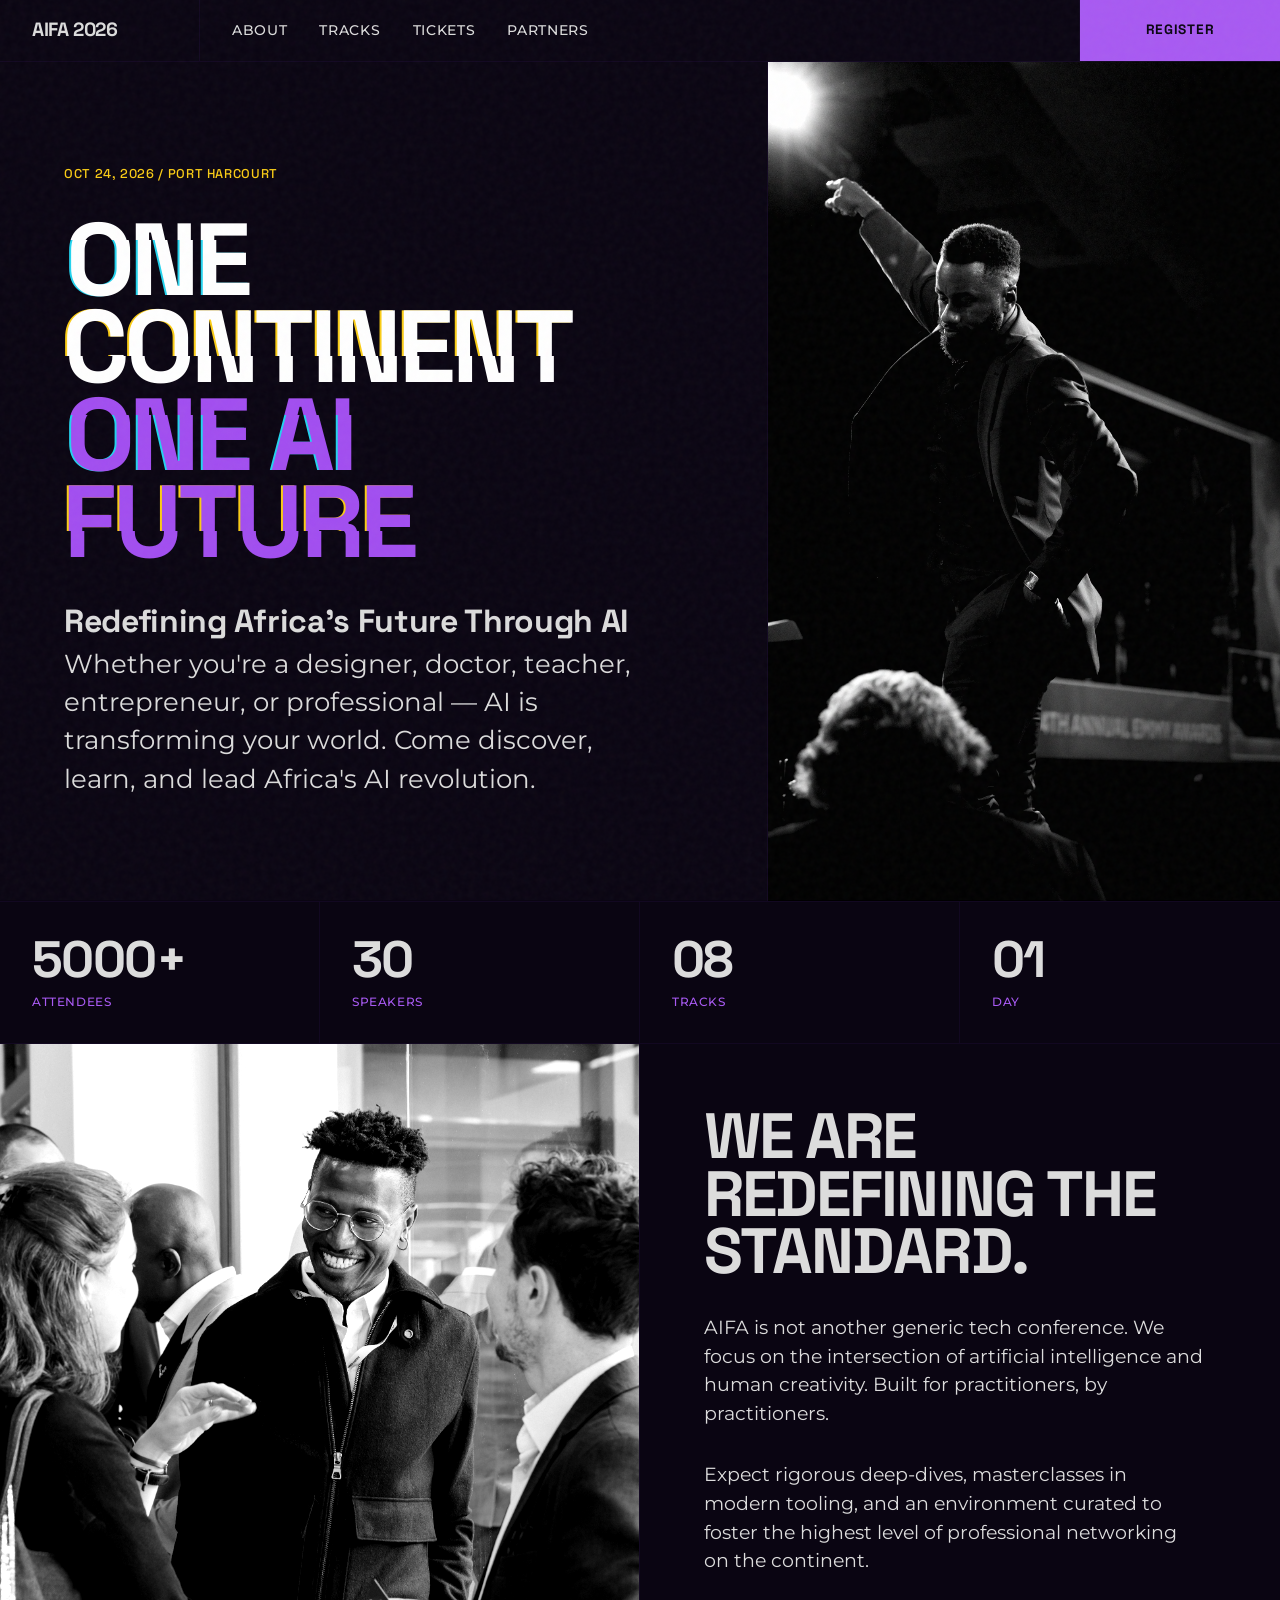
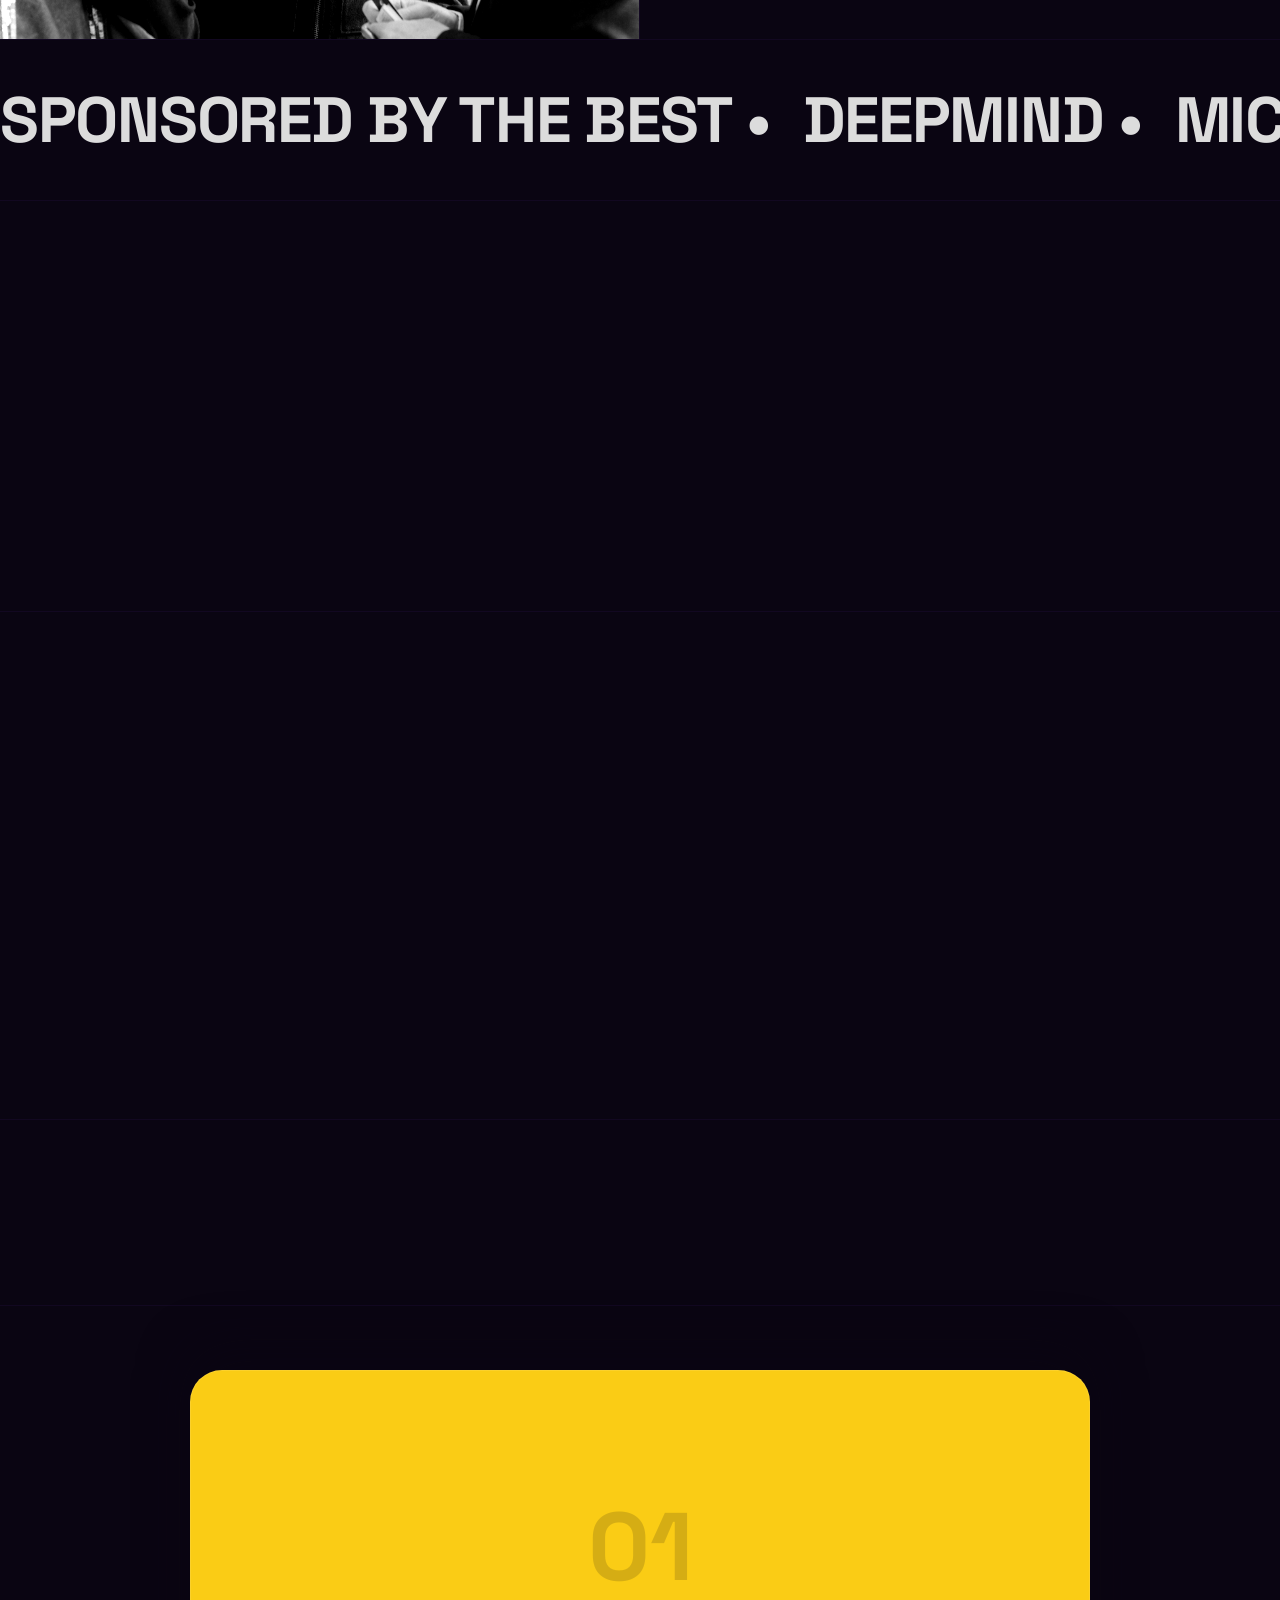
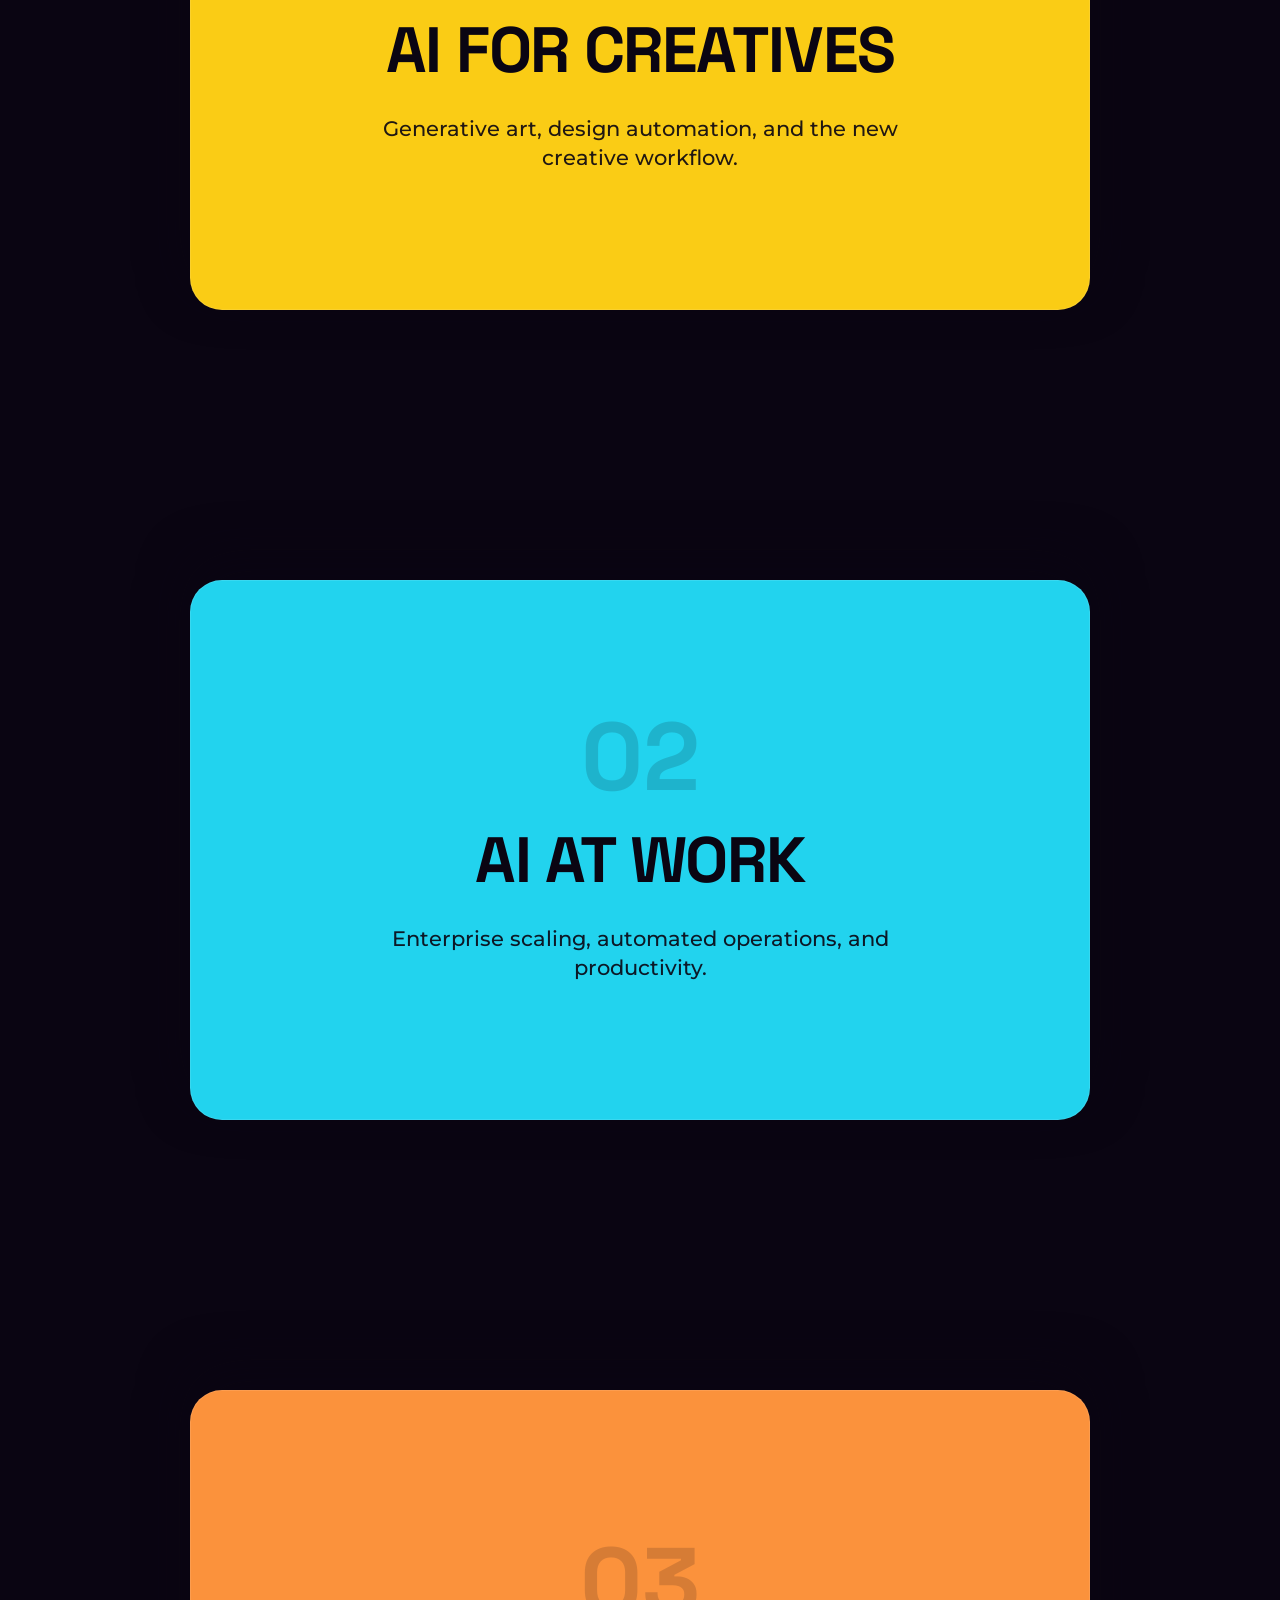
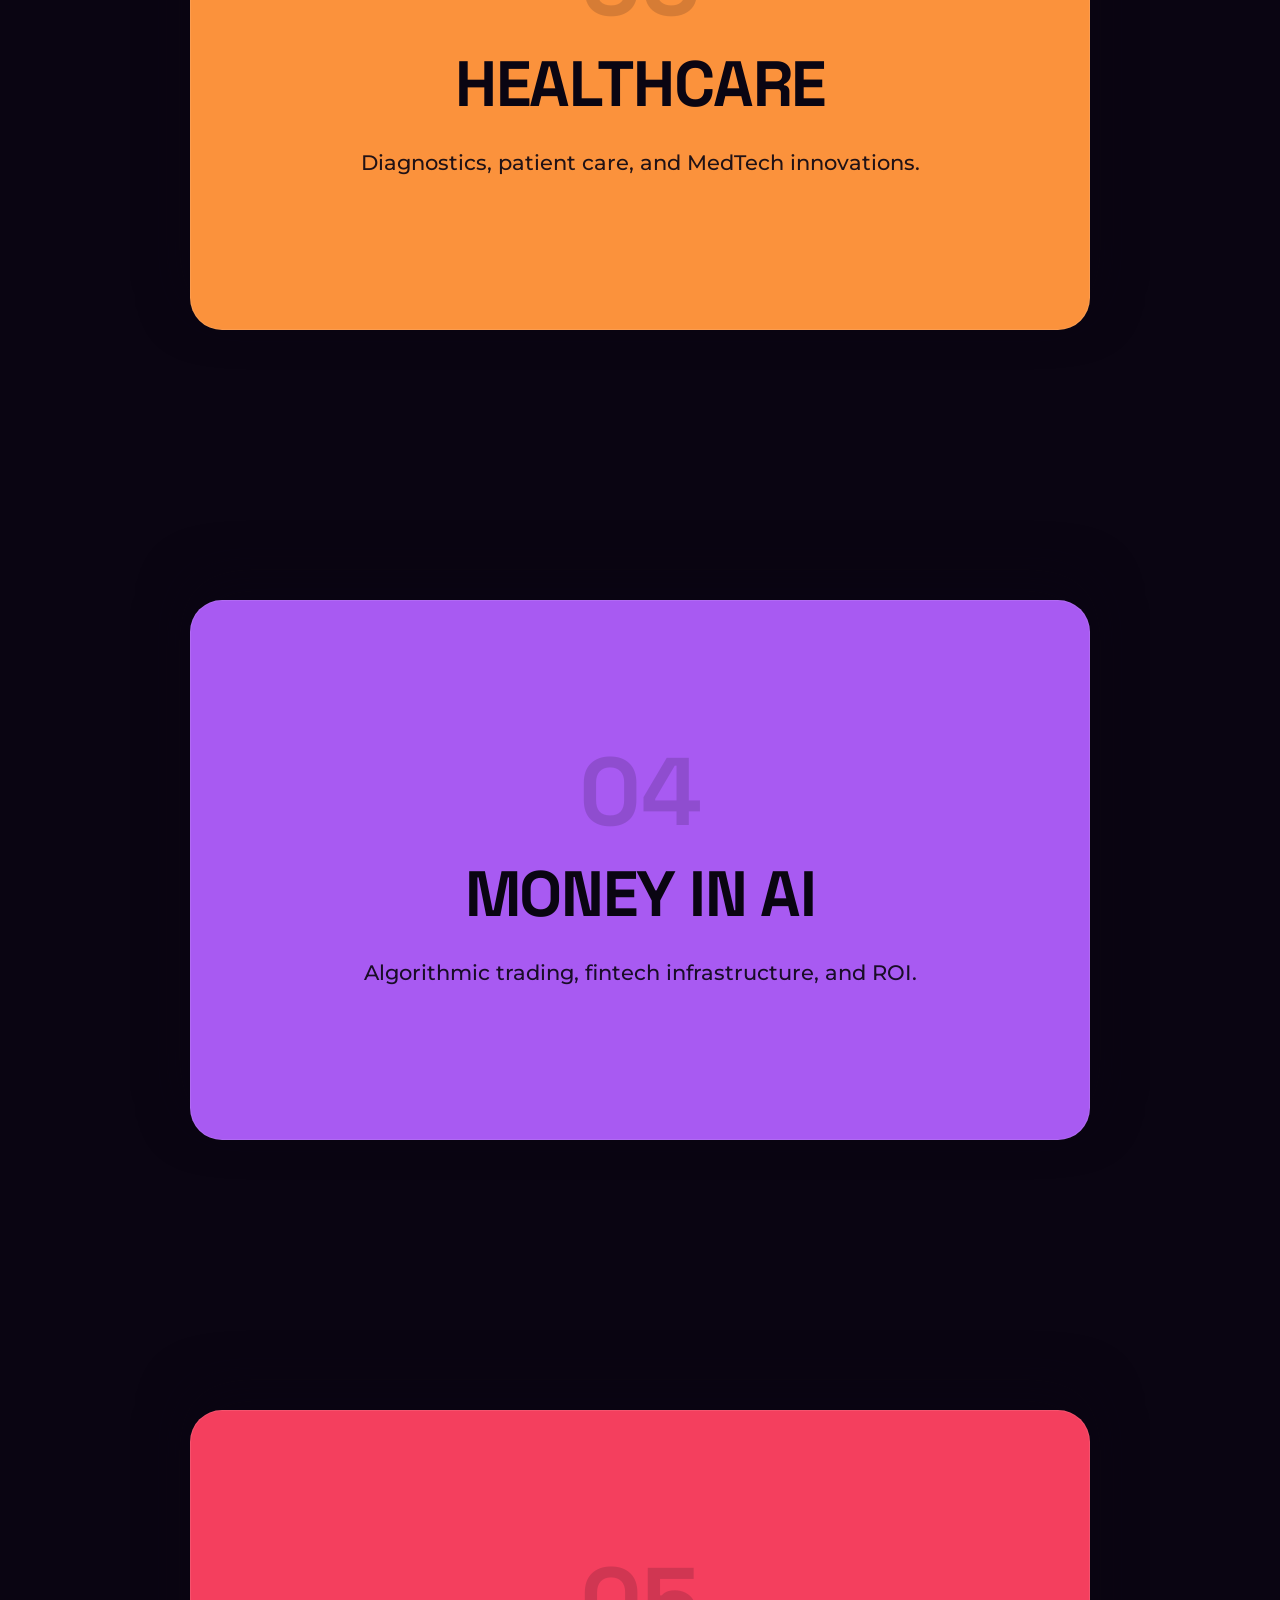
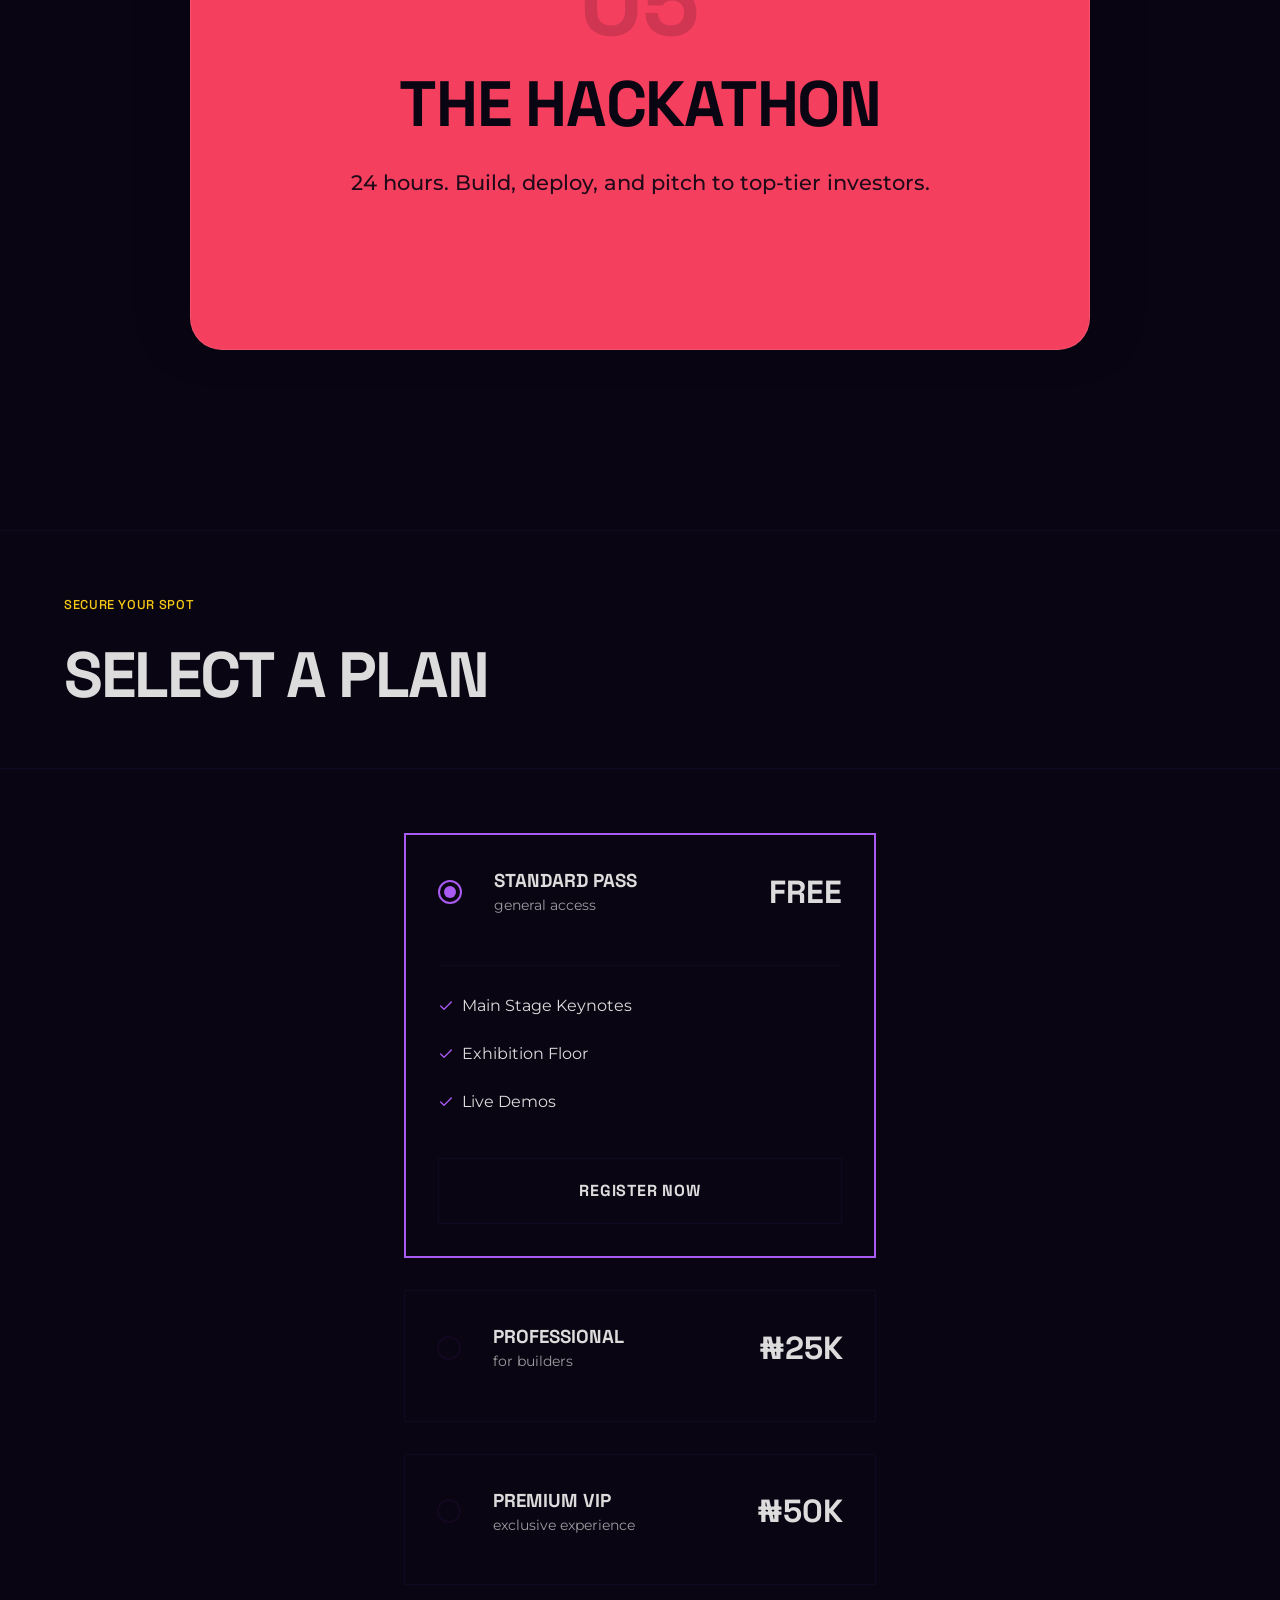
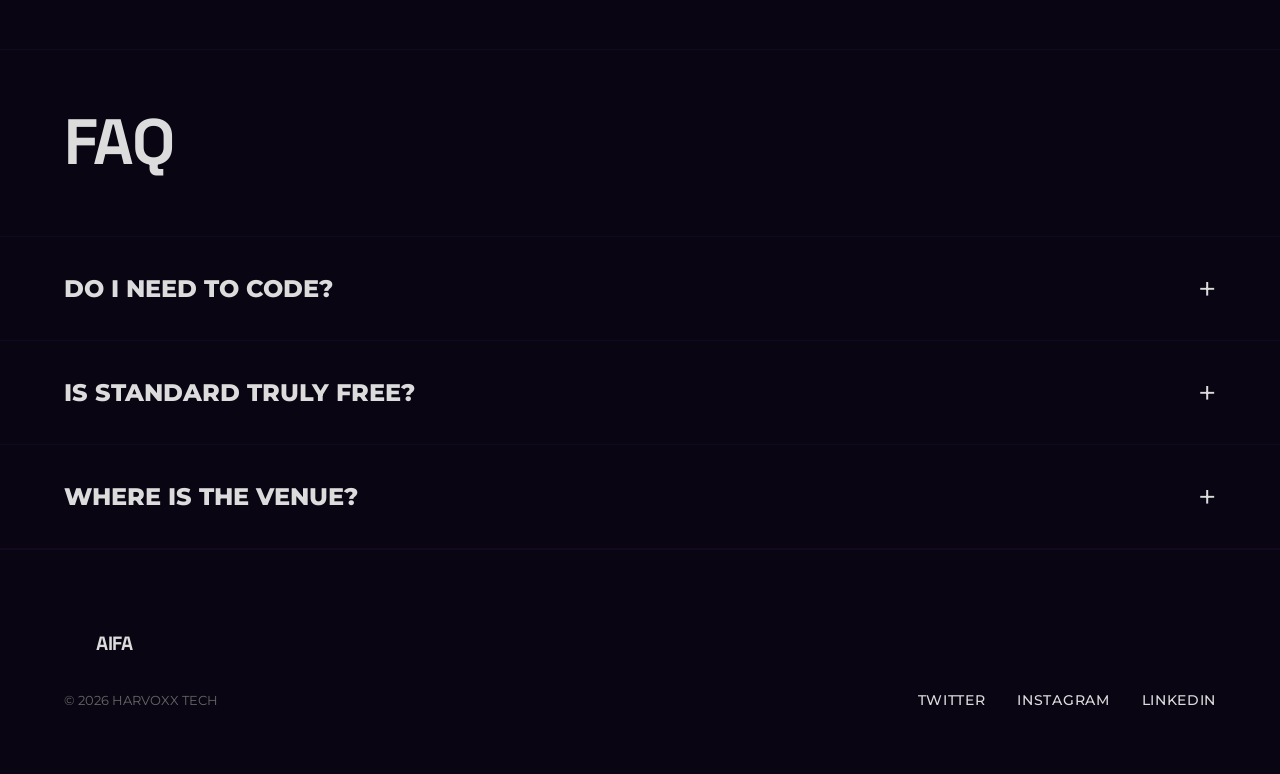
==== index.html @ 6dc9ea81 "Update site with new assets and mobile responsiveness" ====
<!DOCTYPE html>
<html lang="en">
<head>
    <meta charset="UTF-8">
    <meta name="viewport" content="width=device-width, initial-scale=1.0">
    <title>AIFA 2026 - Premium Design Conference</title>
    <meta name="description" content="The premier event shaping the future of AI.">
    <link rel="preconnect" href="https://fonts.googleapis.com">
    <link rel="preconnect" href="https://fonts.gstatic.com" crossorigin>
    <link href="https://fonts.googleapis.com/css2?family=Montserrat:wght@400;500;600;700&family=Space+Grotesk:wght@400;500;600;700;800&display=swap" rel="stylesheet">
    <link rel="stylesheet" href="styles.css">
</head>
<body>
    <div class="noise-overlay"></div>
    
    <nav class="nav-grid">
        <div class="nav-brand border-r">AIFA 2026</div>
        <div class="nav-links border-r">
            <a href="#about">About</a>
            <a href="#tracks">Tracks</a>
            <a href="#tickets">Tickets</a>
            <a href="#partners">Partners</a>
        </div>
        <div class="nav-cta">
            <a href="register.html" class="btn-primary">REGISTER</a>
        </div>
    </nav>

    <!-- HERO SECTION -->
    <header class="hero-grid border-b">
        <div class="hero-text border-r p-lg">
            <p class="eyebrow">OCT 24, 2026 / PORT HARCOURT</p>
            <h1 class="massive-title glitch-text fade-up" style="color: #ffffff;" data-text="One Continent">One Continent</h1>
            <h1 class="massive-title glitch-text fade-up delay-1" style="color: #a24ef0; margin-top: -15px;" data-text="One AI Future">One AI Future</h1>
            <h2 class="hero-subtext fade-up delay-2 mt-sm">Redefining Africa's Future Through AI</h2>
            <p class="hero-desc fade-up delay-3 mt-md">Whether you're a designer, doctor, teacher, entrepreneur, or professional — AI is transforming your world. Come discover, learn, and lead Africa's AI revolution.</p>
        </div>
        <div class="hero-image p-0 fade-up delay-2">
            <img src="assets/image2.jpg" alt="Speaker on stage" style="width: 100%; height: 100%; object-fit: cover;">
        </div>
    </header>

    <!-- STATS BAR -->
    <div class="stats-grid border-b">
        <div class="stat-item border-r">
            <span class="stat-num">5000+</span>
            <span class="stat-lbl">ATTENDEES</span>
        </div>
        <div class="stat-item border-r">
            <span class="stat-num">30</span>
            <span class="stat-lbl">SPEAKERS</span>
        </div>
        <div class="stat-item border-r">
            <span class="stat-num">08</span>
            <span class="stat-lbl">TRACKS</span>
        </div>
        <div class="stat-item">
            <span class="stat-num">01</span>
            <span class="stat-lbl">DAY</span>
        </div>
    </div>

    <!-- ABOUT SECTION -->
    <section id="about" class="about-grid border-b">
        <div class="about-image border-r p-0 fade-up" style="position: relative; min-height: 350px;">
            <img src="assets/image3.jpg" alt="Networking Audience" style="position: absolute; top: 0; left: 0; width: 100%; height: 100%; object-fit: cover; object-position: center;">
        </div>
        <div class="about-content p-lg fade-up delay-1">
            <h2 class="section-title">WE ARE REDEFINING THE STANDARD.</h2>
            <p>AIFA is not another generic tech conference. We focus on the intersection of artificial intelligence and human creativity. Built for practitioners, by practitioners.</p>
            <p>Expect rigorous deep-dives, masterclasses in modern tooling, and an environment curated to foster the highest level of professional networking on the continent.</p>
        </div>
    </section>

    <!-- PARTNERS MARQUEE -->
    <section id="partners" class="partners-section border-b">
        <div class="marquee-container py-md">
            <div class="marquee">
                <span class="marquee-text">SPONSORED BY THE BEST •</span>
                <span class="marquee-text">DEEPMIND •</span>
                <span class="marquee-text">MICROSOFT •</span>
                <span class="marquee-text">OPENAI •</span>
                <span class="marquee-text">NVIDIA •</span>
                <span class="marquee-text">HARVOXX TECH •</span>
                <span class="marquee-text">STRIPE •</span>
                <!-- Duplicate -->
                <span class="marquee-text">SPONSORED BY THE BEST •</span>
                <span class="marquee-text">DEEPMIND •</span>
                <span class="marquee-text">MICROSOFT •</span>
                <span class="marquee-text">OPENAI •</span>
                <span class="marquee-text">NVIDIA •</span>
                <span class="marquee-text">HARVOXX TECH •</span>
                <span class="marquee-text">STRIPE •</span>
            </div>
        </div>
    </section>

    <!-- WHO IS THIS FOR SECTION -->
    <section class="who-for-section border-b">
        <div class="p-lg border-b">
            <p class="eyebrow fade-up">WHO IS THIS FOR</p>
            <h2 class="section-title fade-up">AI IS FOR EVERYONE —<br>INCLUDING YOU.</h2>
            <p class="hero-desc fade-up delay-1 mt-md" style="max-width: 800px;">AIFA isn't a developer conference. It's a festival for anyone whose work, creativity, or life is touched by AI — which means everyone.</p>
        </div>
        
        <div class="who-for-grid">
            <div class="who-card border-r border-b fade-up">
                <svg class="who-icon" xmlns="http://www.w3.org/2000/svg" viewBox="0 0 24 24" fill="none" stroke="currentColor" stroke-width="1.5" stroke-linecap="round" stroke-linejoin="round"><path d="M12 19l7-7 3 3-7 7-3-3z"></path><path d="M18 13l-1.5-7.5L2 2l3.5 14.5L13 18l5-5z"></path><path d="M2 2l7.586 7.586"></path><circle cx="11" cy="11" r="2"></circle></svg>
                <h3>CREATIVES & DESIGNERS</h3>
                <p>Explore AI image generation, video tools, music, and how AI is reshaping creative work for illustrators, filmmakers, and marketers.</p>
            </div>
            <div class="who-card border-r border-b fade-up delay-1">
                <svg class="who-icon" xmlns="http://www.w3.org/2000/svg" viewBox="0 0 24 24" fill="none" stroke="currentColor" stroke-width="1.5" stroke-linecap="round" stroke-linejoin="round"><polyline points="22 12 18 12 15 21 9 3 6 12 2 12"></polyline></svg>
                <h3>HEALTHCARE PROFESSIONALS</h3>
                <p>From AI diagnostics to patient management, discover how clinicians across Africa are leveraging AI to save lives faster.</p>
            </div>
            <div class="who-card border-b fade-up delay-2">
                <svg class="who-icon" xmlns="http://www.w3.org/2000/svg" viewBox="0 0 24 24" fill="none" stroke="currentColor" stroke-width="1.5" stroke-linecap="round" stroke-linejoin="round"><rect x="2" y="7" width="20" height="14" rx="2" ry="2"></rect><path d="M16 21V5a2 2 0 0 0-2-2h-4a2 2 0 0 0-2 2v16"></path></svg>
                <h3>BUSINESS LEADERS</h3>
                <p>Automate operations, enhance customer experiences, and discover how forward-thinking businesses gain a competitive edge with AI.</p>
            </div>
            <div class="who-card border-r border-b fade-up">
                <svg class="who-icon" xmlns="http://www.w3.org/2000/svg" viewBox="0 0 24 24" fill="none" stroke="currentColor" stroke-width="1.5" stroke-linecap="round" stroke-linejoin="round"><path d="M2 3h6a4 4 0 0 1 4 4v14a3 3 0 0 0-3-3H2z"></path><path d="M22 3h-6a4 4 0 0 0-4 4v14a3 3 0 0 1 3-3h7z"></path></svg>
                <h3>EDUCATORS & STUDENTS</h3>
                <p>Learn how AI tutors, personalized learning, and research tools are democratizing education across Africa — and how to lead the wave.</p>
            </div>
            <div class="who-card border-r border-b fade-up delay-1">
                <svg class="who-icon" xmlns="http://www.w3.org/2000/svg" viewBox="0 0 24 24" fill="none" stroke="currentColor" stroke-width="1.5" stroke-linecap="round" stroke-linejoin="round"><path d="M4 15s1-1 4-1 5 2 8 2 4-1 4-1V3s-1 1-4 1-5-2-8-2-4 1-4 1z"></path><line x1="4" y1="22" x2="4" y2="15"></line></svg>
                <h3>FOUNDERS & BUILDERS</h3>
                <p>Meet investors, validate ideas, and discover how AI startups are scaling across Africa — from prototype to product-market fit.</p>
            </div>
            <div class="who-card border-b fade-up delay-2">
                <svg class="who-icon" xmlns="http://www.w3.org/2000/svg" viewBox="0 0 24 24" fill="none" stroke="currentColor" stroke-width="1.5" stroke-linecap="round" stroke-linejoin="round"><polygon points="13 2 3 14 12 14 11 22 21 10 12 10 13 2"></polygon></svg>
                <h3>AI ENTHUSIASTS</h3>
                <p>Stay ahead of the curve with hands-on demos, expert talks, and a community of people as curious about AI as you are.</p>
            </div>
            <div class="who-card border-r fade-up">
                <svg class="who-icon" xmlns="http://www.w3.org/2000/svg" viewBox="0 0 24 24" fill="none" stroke="currentColor" stroke-width="1.5" stroke-linecap="round" stroke-linejoin="round"><rect x="3" y="3" width="7" height="7"></rect><rect x="14" y="3" width="7" height="7"></rect><rect x="14" y="14" width="7" height="7"></rect><rect x="3" y="14" width="7" height="7"></rect></svg>
                <h3>HUB MANAGERS</h3>
                <p>Connect your community to Africa's AI ecosystem — learn what to teach, what to build, and how to grow your hub with AI.</p>
            </div>
            <div class="who-card border-r fade-up delay-1"></div>
            <div class="who-card fade-up delay-2"></div>
        </div>
    </section>

    <!-- TRACKS SECTION -->
    <section id="tracks" class="tracks-section border-b">
        <div class="p-lg border-b">
            <h2 class="section-title fade-up">CURATED TRACKS</h2>
        </div>
        
        <div class="stacked-cards-container">
            <!-- Card 1 -->
            <div class="stacked-card" style="background-color: #facc15; color: #0a0512; top: 15vh;">
                <div class="card-num">01</div>
                <h3 class="card-title">AI FOR CREATIVES</h3>
                <p class="card-desc">Generative art, design automation, and the new creative workflow.</p>
            </div>
            
            <!-- Card 2 -->
            <div class="stacked-card" style="background-color: #22d3ee; color: #0a0512; top: 15vh;">
                <div class="card-num">02</div>
                <h3 class="card-title">AI AT WORK</h3>
                <p class="card-desc">Enterprise scaling, automated operations, and productivity.</p>
            </div>
            
            <!-- Card 3 -->
            <div class="stacked-card" style="background-color: #fb923c; color: #0a0512; top: 15vh;">
                <div class="card-num">03</div>
                <h3 class="card-title">HEALTHCARE</h3>
                <p class="card-desc">Diagnostics, patient care, and MedTech innovations.</p>
            </div>
            
            <!-- Card 4 -->
            <div class="stacked-card" style="background-color: #a85af2; color: #0a0512; top: 15vh;">
                <div class="card-num">04</div>
                <h3 class="card-title">MONEY IN AI</h3>
                <p class="card-desc">Algorithmic trading, fintech infrastructure, and ROI.</p>
            </div>
            
            <!-- Card 5 -->
            <div class="stacked-card" style="background-color: #f43f5e; color: #0a0512; top: 15vh;">
                <div class="card-num">05</div>
                <h3 class="card-title">THE HACKATHON</h3>
                <p class="card-desc">24 hours. Build, deploy, and pitch to top-tier investors.</p>
            </div>
        </div>
    </section>

    <!-- TICKETS SECTION -->
    <section id="tickets" class="tracks-section border-b">
        <div class="p-lg border-b">
            <p class="eyebrow fade-up">SECURE YOUR SPOT</p>
            <h2 class="section-title fade-up">SELECT A PLAN</h2>
        </div>
        
        <div class="pricing-container p-lg">
            <!-- Standard Plan -->
            <div class="pricing-card active fade-up">
                <div class="pricing-header">
                    <div style="display: flex; align-items: center;">
                        <div class="radio-circle"><div class="radio-dot"></div></div>
                        <div>
                            <h3 style="margin: 0;">STANDARD PASS</h3>
                            <p style="margin: 0; color: var(--text-color); opacity: 0.7; text-transform: lowercase; font-size: 0.9rem;">general access</p>
                        </div>
                    </div>
                    <div class="price">FREE</div>
                </div>
                <div class="pricing-details">
                    <div style="height: 1px; width: 100%; background-color: var(--border-color); margin: 16px 0;"></div>
                    <ul class="ticket-features">
                        <li><svg width="16" height="16" viewBox="0 0 24 24" fill="none" stroke="currentColor" stroke-width="2" stroke-linecap="round" stroke-linejoin="round" style="color: var(--accent-color); margin-right: 8px;"><polyline points="20 6 9 17 4 12"></polyline></svg> Main Stage Keynotes</li>
                        <li><svg width="16" height="16" viewBox="0 0 24 24" fill="none" stroke="currentColor" stroke-width="2" stroke-linecap="round" stroke-linejoin="round" style="color: var(--accent-color); margin-right: 8px;"><polyline points="20 6 9 17 4 12"></polyline></svg> Exhibition Floor</li>
                        <li><svg width="16" height="16" viewBox="0 0 24 24" fill="none" stroke="currentColor" stroke-width="2" stroke-linecap="round" stroke-linejoin="round" style="color: var(--accent-color); margin-right: 8px;"><polyline points="20 6 9 17 4 12"></polyline></svg> Live Demos</li>
                    </ul>
                    <a href="register.html" class="btn-outline mt-sm" style="display: block; text-align: center;">REGISTER NOW</a>
                </div>
            </div>

            <!-- Professional Plan -->
            <div class="pricing-card fade-up delay-1">
                <div class="pricing-header">
                    <div style="display: flex; align-items: center;">
                        <div class="radio-circle"><div class="radio-dot"></div></div>
                        <div>
                            <h3 style="margin: 0;">PROFESSIONAL</h3>
                            <p style="margin: 0; color: var(--text-color); opacity: 0.7; text-transform: lowercase; font-size: 0.9rem;">for builders</p>
                        </div>
                    </div>
                    <div class="price">₦25K</div>
                </div>
                <div class="pricing-details">
                    <div style="height: 1px; width: 100%; background-color: var(--border-color); margin: 16px 0;"></div>
                    <ul class="ticket-features">
                        <li><svg width="16" height="16" viewBox="0 0 24 24" fill="none" stroke="currentColor" stroke-width="2" stroke-linecap="round" stroke-linejoin="round" style="color: var(--accent-color); margin-right: 8px;"><polyline points="20 6 9 17 4 12"></polyline></svg> All Standard Features</li>
                        <li><svg width="16" height="16" viewBox="0 0 24 24" fill="none" stroke="currentColor" stroke-width="2" stroke-linecap="round" stroke-linejoin="round" style="color: var(--accent-color); margin-right: 8px;"><polyline points="20 6 9 17 4 12"></polyline></svg> Technical Workshops</li>
                        <li><svg width="16" height="16" viewBox="0 0 24 24" fill="none" stroke="currentColor" stroke-width="2" stroke-linecap="round" stroke-linejoin="round" style="color: var(--accent-color); margin-right: 8px;"><polyline points="20 6 9 17 4 12"></polyline></svg> Dedicated Co-working Space</li>
                    </ul>
                    <a href="register.html" class="btn-outline mt-sm" style="display: block; text-align: center;">GET PRO ACCESS</a>
                </div>
            </div>

            <!-- VIP Plan -->
            <div class="pricing-card fade-up delay-2">
                <div class="pricing-header">
                    <div style="display: flex; align-items: center;">
                        <div class="radio-circle"><div class="radio-dot"></div></div>
                        <div>
                            <h3 style="margin: 0;">PREMIUM VIP</h3>
                            <p style="margin: 0; color: var(--text-color); opacity: 0.7; text-transform: lowercase; font-size: 0.9rem;">exclusive experience</p>
                        </div>
                    </div>
                    <div class="price">₦50K</div>
                </div>
                <div class="pricing-details">
                    <div style="height: 1px; width: 100%; background-color: var(--border-color); margin: 16px 0;"></div>
                    <ul class="ticket-features">
                        <li><svg width="16" height="16" viewBox="0 0 24 24" fill="none" stroke="currentColor" stroke-width="2" stroke-linecap="round" stroke-linejoin="round" style="color: var(--accent-color); margin-right: 8px;"><polyline points="20 6 9 17 4 12"></polyline></svg> All Pro Features</li>
                        <li><svg width="16" height="16" viewBox="0 0 24 24" fill="none" stroke="currentColor" stroke-width="2" stroke-linecap="round" stroke-linejoin="round" style="color: var(--accent-color); margin-right: 8px;"><polyline points="20 6 9 17 4 12"></polyline></svg> VIP Networking Lounge</li>
                        <li><svg width="16" height="16" viewBox="0 0 24 24" fill="none" stroke="currentColor" stroke-width="2" stroke-linecap="round" stroke-linejoin="round" style="color: var(--accent-color); margin-right: 8px;"><polyline points="20 6 9 17 4 12"></polyline></svg> Speaker Meet & Greet</li>
                        <li><svg width="16" height="16" viewBox="0 0 24 24" fill="none" stroke="currentColor" stroke-width="2" stroke-linecap="round" stroke-linejoin="round" style="color: var(--accent-color); margin-right: 8px;"><polyline points="20 6 9 17 4 12"></polyline></svg> Exclusive Afterparty</li>
                    </ul>
                    <a href="register.html" class="btn-solid mt-sm" style="display: block; text-align: center;">GET VIP ACCESS</a>
                </div>
            </div>
        </div>
    </section>

    <!-- FAQ SECTION -->
    <section id="faq" class="faq-section border-b">
        <div class="p-lg border-b">
            <h2 class="section-title fade-up">FAQ</h2>
        </div>
        
        <div class="faq-list">
            <div class="faq-item border-b fade-up">
                <button class="faq-btn">DO I NEED TO CODE? <span class="faq-icon">+</span></button>
                <div class="faq-content">
                    <p>No. AIFA is built for designers, strategists, executives, and builders. Technical deep-dives are labeled, but the core event is accessible to all.</p>
                </div>
            </div>
            <div class="faq-item border-b fade-up">
                <button class="faq-btn">IS STANDARD TRULY FREE? <span class="faq-icon">+</span></button>
                <div class="faq-content">
                    <p>Yes. We believe in democratizing access to knowledge. However, capacity is strictly limited, so register early.</p>
                </div>
            </div>
            <div class="faq-item border-b fade-up">
                <button class="faq-btn">WHERE IS THE VENUE? <span class="faq-icon">+</span></button>
                <div class="faq-content">
                    <p>The event is held in a premium facility in Port Harcourt, Nigeria. Exact coordinates will be sent to confirmed attendees.</p>
                </div>
            </div>
        </div>
    </section>

    <!-- FOOTER -->
    <footer class="footer-grid p-lg">
        <div>
            <div class="nav-brand">AIFA</div>
            <p class="mt-sm" style="color: #666; font-size: 0.8rem;">© 2026 HARVOXX TECH</p>
        </div>
        <div class="footer-links">
            <a href="#">TWITTER</a>
            <a href="#">INSTAGRAM</a>
            <a href="#">LINKEDIN</a>
        </div>
    </footer>

    <script src="script.js"></script>
</body>
</html>
---- styles.css ----
/* --- BRUTALIST DESIGN SYSTEM --- */
:root {
    --bg-color: #0a0512;
    --text-color: #dcdcdc;
    --border-color: #120821;
    --accent-color: #a85af2;
    --accent-bg: #a85af2;
    --accent-text: #0a0512;

    --font-primary: 'Montserrat', sans-serif;
    --font-heading: 'Space Grotesk', sans-serif;
    
    --space-sm: 1rem;
    --space-md: 2rem;
    --space-lg: 4rem;
}

* {
    margin: 0;
    padding: 0;
    box-sizing: border-box;
}

html {
    scroll-behavior: smooth;
    font-size: 16px;
}

body {
    background-color: var(--bg-color);
    color: var(--text-color);
    font-family: var(--font-primary);
    line-height: 1.5;
    -webkit-font-smoothing: antialiased;
    -ms-overflow-style: none; /* IE and Edge */
    scrollbar-width: none; /* Firefox */
}

body::-webkit-scrollbar {
    display: none; /* Chrome, Safari and Opera */
}

h1, h2, h3, h4, .nav-brand, .massive-title, .section-title, .hero-subtext, .eyebrow, .stat-num, .card-num, .card-title, .price, .marquee-text, .faq-btn, .btn-primary, .btn-outline, .btn-solid, .ticket-header h3 {
    font-family: var(--font-heading);
}

/* NOISE TEXTURE */
.noise-overlay {
    position: fixed;
    top: 0;
    left: 0;
    width: 100vw;
    height: 100vh;
    pointer-events: none;
    z-index: 9999;
    opacity: 0.04;
    background-image: url('data:image/svg+xml,%3Csvg viewBox="0 0 200 200" xmlns="http://www.w3.org/2000/svg"%3E%3Cfilter id="noiseFilter"%3E%3CfeTurbulence type="fractalNoise" baseFrequency="0.65" numOctaves="3" stitchTiles="stitch"/%3E%3C/filter%3E%3Crect width="100%25" height="100%25" filter="url(%23noiseFilter)"/%3E%3C/svg%3E');
}

/* UTILITIES */
.border-b { border-bottom: 1px solid var(--border-color); }
.border-r { border-right: 1px solid var(--border-color); }
.border-b-dark { border-bottom: 1px solid #120821; }

.p-0 { padding: 0; }
.p-sm { padding: var(--space-sm); }
.p-md { padding: var(--space-md); }
.p-lg { padding: var(--space-lg); }

.pt-sm { padding-top: var(--space-sm); }
.pb-sm { padding-bottom: var(--space-sm); }
.py-md { padding: var(--space-md) 0; }
.mt-sm { margin-top: var(--space-sm); }
.mt-lg { margin-top: var(--space-lg); }

a {
    text-decoration: none;
    color: inherit;
}

ul {
    list-style: none;
}

/* TYPOGRAPHY */
.eyebrow {
    font-size: 0.8rem;
    font-weight: 500;
    letter-spacing: 0.05em;
    text-transform: uppercase;
    color: #facc15; /* Premium Cyber Yellow */
    margin-bottom: var(--space-md);
}

.massive-title {
    font-size: clamp(3rem, 8vw, 8rem);
    font-weight: 900;
    line-height: 0.85;
    letter-spacing: -0.04em;
    text-transform: uppercase;
    margin-bottom: var(--space-sm);
}

.glitch-text {
    position: relative;
    display: inline-block;
}

.glitch-text::before,
.glitch-text::after {
    content: attr(data-text);
    position: absolute;
    top: 0;
    left: 0;
    width: 100%;
    height: 100%;
    background: var(--bg-color);
}

.glitch-text::before {
    left: 2px;
    text-shadow: -2px 0 #22d3ee; /* Electric Cyan */
    clip: rect(24px, 550px, 90px, 0);
    animation: glitch-anim-2 3s infinite linear alternate-reverse;
}

.glitch-text::after {
    left: -2px;
    text-shadow: -2px 0 #facc15; /* Cyber Yellow */
    clip: rect(85px, 550px, 140px, 0);
    animation: glitch-anim 2.5s infinite linear alternate-reverse;
}

@keyframes glitch-anim {
  0% { clip: rect(33px, 9999px, 81px, 0); }
  20% { clip: rect(93px, 9999px, 96px, 0); }
  40% { clip: rect(10px, 9999px, 18px, 0); }
  60% { clip: rect(61px, 9999px, 88px, 0); }
  80% { clip: rect(2px, 9999px, 55px, 0); }
  100% { clip: rect(31px, 9999px, 66px, 0); }
}

@keyframes glitch-anim-2 {
  0% { clip: rect(12px, 9999px, 59px, 0); }
  20% { clip: rect(78px, 9999px, 22px, 0); }
  40% { clip: rect(44px, 9999px, 89px, 0); }
  60% { clip: rect(10px, 9999px, 63px, 0); }
  80% { clip: rect(65px, 9999px, 2px, 0); }
  100% { clip: rect(81px, 9999px, 19px, 0); }
}

.hero-subtext {
    font-size: clamp(1.2rem, 3vw, 2rem);
    font-weight: 800;
    letter-spacing: -0.01em;
    color: var(--text-color);
}

.section-title {
    font-size: clamp(2rem, 5vw, 4rem);
    font-weight: 800;
    line-height: 0.9;
    letter-spacing: -0.03em;
    text-transform: uppercase;
    max-width: 800px;
}

.hero-desc {
    font-size: clamp(1.2rem, 2vw, 1.8rem);
    font-weight: 400;
    max-width: 600px;
    color: var(--text-color);
}

/* NAVIGATION */
.nav-grid {
    display: grid;
    grid-template-columns: 200px 1fr 200px;
    border-bottom: 1px solid var(--border-color);
    position: sticky;
    top: 0;
    background-color: var(--bg-color);
    z-index: 100;
}

.nav-brand {
    padding: var(--space-sm) var(--space-md);
    font-weight: 900;
    font-size: 1.2rem;
    letter-spacing: -0.02em;
    display: flex;
    align-items: center;
}

.nav-links {
    display: flex;
    align-items: center;
    gap: var(--space-md);
    padding: var(--space-sm) var(--space-md);
}

.nav-links a {
    font-size: 0.85rem;
    font-weight: 500;
    letter-spacing: 0.05em;
    text-transform: uppercase;
}

.nav-links a:hover {
    color: var(--accent-color);
}

.nav-cta {
    display: flex;
}

.btn-primary {
    display: flex;
    align-items: center;
    justify-content: center;
    width: 100%;
    background-color: var(--accent-bg);
    color: var(--accent-text);
    font-weight: 800;
    font-size: 0.85rem;
    letter-spacing: 0.05em;
    transition: background-color 0.2s;
}

.btn-primary:hover {
    background-color: #dcdcdc;
}

/* HERO */
.hero-grid {
    display: grid;
    grid-template-columns: 1.5fr 1fr;
    min-height: calc(100vh - 60px);
}

.hero-text {
    display: flex;
    flex-direction: column;
    justify-content: center;
}

.hero-image img {
    width: 100%;
    height: 100%;
    object-fit: cover;
    filter: grayscale(100%) contrast(1.2);
}

/* STATS */
.stats-grid {
    display: grid;
    grid-template-columns: repeat(4, 1fr);
}

.stat-item {
    padding: var(--space-md);
    display: flex;
    flex-direction: column;
}

.stat-num {
    font-size: clamp(2rem, 4vw, 3.5rem);
    font-weight: 900;
    line-height: 1;
    letter-spacing: -0.03em;
}

.stat-lbl {
    font-size: 0.75rem;
    font-weight: 500;
    letter-spacing: 0.05em;
    color: #a85af2;
    margin-top: 8px;
}

/* ABOUT */
.about-grid {
    display: grid;
    grid-template-columns: 1fr 1fr;
}

.about-image img {
    width: 100%;
    height: 100%;
    object-fit: cover;
    filter: grayscale(100%) contrast(1.2);
}

.about-content {
    display: flex;
    flex-direction: column;
    justify-content: center;
    gap: var(--space-md);
}

.about-content p {
    font-size: 1.2rem;
    color: var(--text-color);
    max-width: 500px;
}

/* WHO IS THIS FOR */
.who-for-grid {
    display: grid;
    grid-template-columns: repeat(3, 1fr);
}

.who-card {
    padding: var(--space-md) var(--space-lg);
    display: flex;
    flex-direction: column;
    justify-content: center;
    cursor: pointer;
}

.who-icon {
    width: 40px;
    height: 40px;
    color: var(--accent-color);
    margin-bottom: var(--space-md);
    transition: transform 0.3s ease;
}

.who-card:hover .who-icon {
    transform: translateY(-5px);
}

.who-card h3 {
    font-size: 1.35rem;
    font-weight: 800;
    margin-bottom: 0;
    letter-spacing: -0.01em;
}

.who-card p {
    color: var(--text-color);
    font-size: 1.1rem;
    max-height: 0;
    opacity: 0;
    overflow: hidden;
    margin-top: 0;
    transition: max-height 0.4s cubic-bezier(0.16, 1, 0.3, 1), opacity 0.4s cubic-bezier(0.16, 1, 0.3, 1), margin-top 0.4s cubic-bezier(0.16, 1, 0.3, 1);
}

.who-card:hover p {
    max-height: 200px;
    opacity: 1;
    margin-top: var(--space-sm);
}

/* Premium Multi-Color Icons */
.who-card:nth-child(1) .who-icon { color: #facc15; } /* Cyber Yellow */
.who-card:nth-child(2) .who-icon { color: #22d3ee; } /* Electric Cyan */
.who-card:nth-child(3) .who-icon { color: #fb923c; } /* Neon Orange */
.who-card:nth-child(4) .who-icon { color: #a85af2; } /* Vibrant Purple */
.who-card:nth-child(5) .who-icon { color: #f43f5e; } /* Rose Pink */
.who-card:nth-child(6) .who-icon { color: #34d399; } /* Emerald Green */
.who-card:nth-child(7) .who-icon { color: #facc15; } /* Cyber Yellow */

/* STACKED SCROLLING CARDS (TRACKS) */
.stacked-cards-container {
    position: relative;
    padding: var(--space-lg) var(--space-md);
    padding-bottom: 20vh;
}

.stacked-card {
    position: sticky;
    display: flex;
    flex-direction: column;
    justify-content: center;
    align-items: center;
    text-align: center;
    min-height: 60vh;
    padding: var(--space-lg);
    border-radius: 2rem;
    margin: 0 auto 30vh auto;
    max-width: 900px;
    box-shadow: 0 -20px 50px rgba(10, 5, 18, 0.6);
    border: 1px solid rgba(255, 255, 255, 0.1);
}

.stacked-card:last-child {
    margin-bottom: 0;
}

.card-num {
    font-family: var(--font-heading);
    font-size: 6rem;
    font-weight: 900;
    opacity: 0.15;
    line-height: 0.8;
    margin-bottom: var(--space-sm);
}

.card-title {
    font-family: var(--font-heading);
    font-size: clamp(2rem, 5vw, 4rem);
    font-weight: 800;
    text-transform: uppercase;
    margin-bottom: var(--space-sm);
    letter-spacing: -0.02em;
}

.card-desc {
    font-family: var(--font-primary);
    font-size: 1.3rem;
    max-width: 600px;
    font-weight: 500;
    line-height: 1.4;
    opacity: 0.9;
}

/* PRICING TICKETS ACCORDION */
.pricing-container {
    max-width: 600px;
    margin: 0 auto;
    display: flex;
    flex-direction: column;
    gap: var(--space-md);
}

.pricing-card {
    border: 1px solid var(--border-color);
    background-color: transparent;
    cursor: pointer;
    transition: all 0.3s ease;
    overflow: hidden;
}

.pricing-card.active {
    border-color: var(--accent-color);
    border-width: 2px;
}

.pricing-header {
    padding: var(--space-md);
    display: flex;
    align-items: center;
    justify-content: space-between;
    transition: background-color 0.3s;
}

.pricing-card:hover .pricing-header {
    background-color: rgba(255, 255, 255, 0.02);
}

.radio-circle {
    width: 24px;
    height: 24px;
    border-radius: 50%;
    border: 2px solid var(--border-color);
    display: flex;
    align-items: center;
    justify-content: center;
    margin-right: var(--space-md);
    transition: all 0.3s ease;
}

.pricing-card.active .radio-circle {
    border-color: var(--accent-color);
}

.radio-dot {
    width: 12px;
    height: 12px;
    border-radius: 50%;
    background-color: var(--accent-color);
    transform: scale(0);
    transition: transform 0.4s cubic-bezier(0.175, 0.885, 0.32, 1.275);
}

.pricing-card.active .radio-dot {
    transform: scale(1);
}

.pricing-details {
    max-height: 0;
    opacity: 0;
    padding: 0 var(--space-md);
    transition: max-height 0.5s cubic-bezier(0.16, 1, 0.3, 1), opacity 0.5s cubic-bezier(0.16, 1, 0.3, 1), padding 0.5s cubic-bezier(0.16, 1, 0.3, 1);
}

.pricing-card.active .pricing-details {
    max-height: 500px;
    opacity: 1;
    padding-bottom: var(--space-md);
}

.price {
    font-size: 2rem;
    font-weight: 800;
    color: var(--text-color);
}

.ticket-features {
    list-style: none;
    padding: 0;
    margin-bottom: var(--space-md);
}

.ticket-features li {
    padding: 12px 0;
    display: flex;
    align-items: center;
    color: var(--text-color);
}

.btn-outline, .btn-solid {
    display: block;
    text-align: center;
    padding: 20px;
    font-weight: 800;
    font-size: 1rem;
    letter-spacing: 0.05em;
    text-transform: uppercase;
    transition: all 0.2s;
}

.btn-outline {
    border: 1px solid var(--border-color);
}

.btn-outline:hover {
    background-color: var(--border-color);
}

.btn-solid {
    background-color: var(--bg-color);
    color: var(--text-color);
}

.btn-solid:hover {
    background-color: #120821;
}

/* MARQUEE */
.marquee-container {
    overflow: hidden;
    white-space: nowrap;
    display: flex;
}

.marquee {
    display: flex;
    animation: marquee 20s linear infinite;
}

.marquee-text {
    font-size: 4rem;
    font-weight: 900;
    padding-right: 2rem;
    letter-spacing: -0.02em;
}

@keyframes marquee {
    0% { transform: translateX(0); }
    100% { transform: translateX(-50%); }
}

/* FAQ */
.faq-item {
    display: flex;
    flex-direction: column;
}

.faq-btn {
    width: 100%;
    background: none;
    border: none;
    color: inherit;
    font-family: inherit;
    font-size: 1.5rem;
    font-weight: 800;
    text-align: left;
    padding: var(--space-md) var(--space-lg);
    cursor: pointer;
    display: flex;
    justify-content: space-between;
    align-items: center;
}

.faq-icon {
    font-weight: 400;
    font-size: 2rem;
    transition: transform 0.3s;
}

.faq-content {
    max-height: 0;
    overflow: hidden;
    transition: max-height 0.3s ease-out;
}

.faq-content p {
    padding: 0 var(--space-lg) var(--space-md) var(--space-lg);
    font-size: 1.2rem;
    color: var(--accent-color);
    max-width: 800px;
}

.faq-item.active .faq-icon {
    transform: rotate(45deg);
}

.faq-item.active .faq-content {
    max-height: 200px;
}

/* FOOTER */
.footer-grid {
    display: flex;
    justify-content: space-between;
    align-items: flex-end;
}

.footer-links {
    display: flex;
    gap: var(--space-md);
}

.footer-links a {
    font-size: 0.85rem;
    font-weight: 500;
    letter-spacing: 0.05em;
}

/* FORMS */
.form-grid {
    display: flex;
    flex-direction: column;
    gap: var(--space-md);
    max-width: 600px;
}

.form-group {
    display: flex;
    flex-direction: column;
}

.form-group label {
    font-size: 0.85rem;
    font-weight: 800;
    letter-spacing: 0.05em;
    text-transform: uppercase;
    margin-bottom: 8px;
    color: var(--accent-color);
}

.form-input {
    background: transparent;
    border: none;
    border-bottom: 2px solid var(--border-color);
    color: var(--text-color);
    font-size: 1.5rem;
    font-family: inherit;
    padding: 8px 0;
    transition: border-color 0.2s;
    outline: none;
}

.form-input:focus {
    border-color: var(--accent-bg);
}

.form-input::placeholder {
    color: #a85af2;
}

.form-select {
    background: transparent;
    border: none;
    border-bottom: 2px solid var(--border-color);
    color: var(--text-color);
    font-size: 1.2rem;
    font-family: inherit;
    padding: 8px 0;
    transition: border-color 0.2s;
    outline: none;
    cursor: pointer;
    -webkit-appearance: none;
}

.form-select:focus {
    border-color: var(--accent-bg);
}

.form-select option {
    background-color: var(--bg-color);
    color: var(--text-color);
}

/* ANIMATIONS */
.fade-up {
    opacity: 0;
    transform: translateY(30px);
    transition: opacity 0.8s cubic-bezier(0.16, 1, 0.3, 1), transform 0.8s cubic-bezier(0.16, 1, 0.3, 1);
}

.fade-up.visible {
    opacity: 1;
    transform: translateY(0);
}

.delay-1 { transition-delay: 0.1s; }
.delay-2 { transition-delay: 0.2s; }

/* RESPONSIVE */
@media (max-width: 1024px) {
    .hero-grid, .about-grid, .tickets-grid {
        grid-template-columns: 1fr;
    }
    
    .nav-grid {
        grid-template-columns: 1fr auto;
    }
    
    .nav-links {
        display: none;
    }
    
    .hero-image img, .about-image img {
        height: 50vh;
    }

    .stats-grid {
        grid-template-columns: 1fr 1fr;
    }

    .track-item {
        grid-template-columns: 1fr;
        gap: 10px;
    }

    .who-for-grid {
        grid-template-columns: 1fr;
    }
    
    .who-card.border-r {
        border-right: none;
    }
    
    .who-card:last-child,
    .who-card:nth-last-child(2) {
        display: none; /* Hide empty filler cards on mobile */
    }
}

/* AUTH PAGE STYLES */
.auth-main {
    display: grid;
    min-height: 100vh;
    background-color: var(--bg-color);
}

@media (min-width: 1024px) {
    .auth-main {
        grid-template-columns: 1fr 1fr;
        height: 100vh;
        overflow: hidden;
    }
}

.auth-left {
    display: none;
    position: relative;
    flex-direction: column;
    padding: 40px;
    border-right: 1px solid var(--border-color);
    background-color: rgba(255, 255, 255, 0.01);
    overflow: hidden;
}

@media (min-width: 1024px) {
    .auth-left {
        display: flex;
    }
}

.auth-gradient-overlay {
    position: absolute;
    inset: 0;
    z-index: 10;
    background: linear-gradient(to top, var(--bg-color), transparent);
}

.auth-left-content {
    position: relative;
    z-index: 20;
    display: flex;
    flex-direction: column;
    height: 100%;
    justify-content: space-between;
}

.auth-right {
    display: flex;
    flex-direction: column;
    justify-content: center;
    padding: 24px;
    position: relative;
    background-color: var(--bg-color);
}

.auth-form-container {
    width: 100%;
    max-width: 400px;
    margin: 0 auto;
    z-index: 10;
}

.auth-separator {
    display: flex;
    align-items: center;
    margin: 24px 0;
}

.auth-separator-line {
    flex-grow: 1;
    height: 1px;
    background-color: var(--border-color);
}

.auth-separator-text {
    padding: 0 16px;
    font-size: 0.8rem;
    color: var(--text-color);
    opacity: 0.5;
}

.auth-radial-bg {
    position: absolute;
    inset: 0;
    z-index: 0;
    pointer-events: none;
    opacity: 0.4;
    background: radial-gradient(circle at 80% 20%, rgba(168, 90, 242, 0.15) 0%, transparent 50%),
                radial-gradient(circle at 20% 80%, rgba(34, 211, 238, 0.08) 0%, transparent 50%);
}

.auth-btn-ghost {
    padding: 8px 16px;
    border-radius: 8px;
    transition: background-color 0.2s;
}

.auth-btn-ghost:hover {
    background-color: rgba(255, 255, 255, 0.05);
}

.auth-btn-outline {
    display: flex;
    align-items: center;
    justify-content: center;
    width: 100%;
    height: 48px;
    border: 1px solid var(--border-color);
    background: transparent;
    color: var(--text-color);
    border-radius: 8px;
    font-weight: 500;
    font-size: 0.95rem;
    transition: background-color 0.2s, border-color 0.2s;
    cursor: pointer;
    gap: 8px;
}

.auth-btn-outline:hover {
    background-color: rgba(255, 255, 255, 0.05);
    border-color: rgba(255, 255, 255, 0.2);
}

.auth-btn-solid {
    display: flex;
    align-items: center;
    justify-content: center;
    width: 100%;
    height: 48px;
    background-color: var(--accent-color);
    color: var(--bg-color);
    border-radius: 8px;
    font-weight: 600;
    font-size: 1rem;
    transition: opacity 0.2s;
    cursor: pointer;
    border: none;
}

.auth-btn-solid:hover {
    opacity: 0.9;
}

.auth-input-wrapper {
    position: relative;
    width: 100%;
}

.auth-input-icon {
    position: absolute;
    left: 12px;
    top: 50%;
    transform: translateY(-50%);
    color: var(--text-color);
    opacity: 0.5;
    pointer-events: none;
}

.auth-input {
    width: 100%;
    height: 44px;
    background-color: var(--bg-surface);
    border: 1px solid var(--border-color);
    border-radius: 8px;
    color: var(--text-color);
    padding: 0 16px;
    padding-left: 40px;
    font-size: 0.95rem;
    font-family: var(--font-primary);
    outline: none;
    transition: border-color 0.2s, box-shadow 0.2s;
}

.auth-input:focus {
    border-color: var(--accent-color);
    box-shadow: 0 0 0 2px rgba(168, 90, 242, 0.2);
}

.floating-path {
    fill: none;
    will-change: stroke-dashoffset, opacity;
    transform: translateZ(0); /* Hardware acceleration */
}

/* Ensure Select Dropdowns have backgrounds across OS */
select.auth-input {
    background-color: var(--bg-surface);
}

select.auth-input option {
    background-color: #120821;
    color: #ffffff;
    padding: 12px;
}

@media (max-width: 1023px) {
    .mobile-auth-header {
        display: flex !important;
    }
}

/* MOBILE SPECIFIC RESPONSIVENESS */
@media (max-width: 768px) {
    :root {
        --space-lg: 2.5rem;
        --space-md: 1.5rem;
    }

    .marquee-text {
        font-size: 2.5rem;
    }

    .card-num {
        font-size: 4rem;
    }

    .footer-grid {
        flex-direction: column;
        align-items: flex-start;
        gap: var(--space-md);
    }

    .footer-links {
        flex-wrap: wrap;
    }

    .stat-item:nth-child(1),
    .stat-item:nth-child(2) {
        border-bottom: 1px solid var(--border-color);
    }
    
    .stat-item:nth-child(2) {
        border-right: none;
    }

    .about-image {
        min-height: 40vh !important;
    }
}
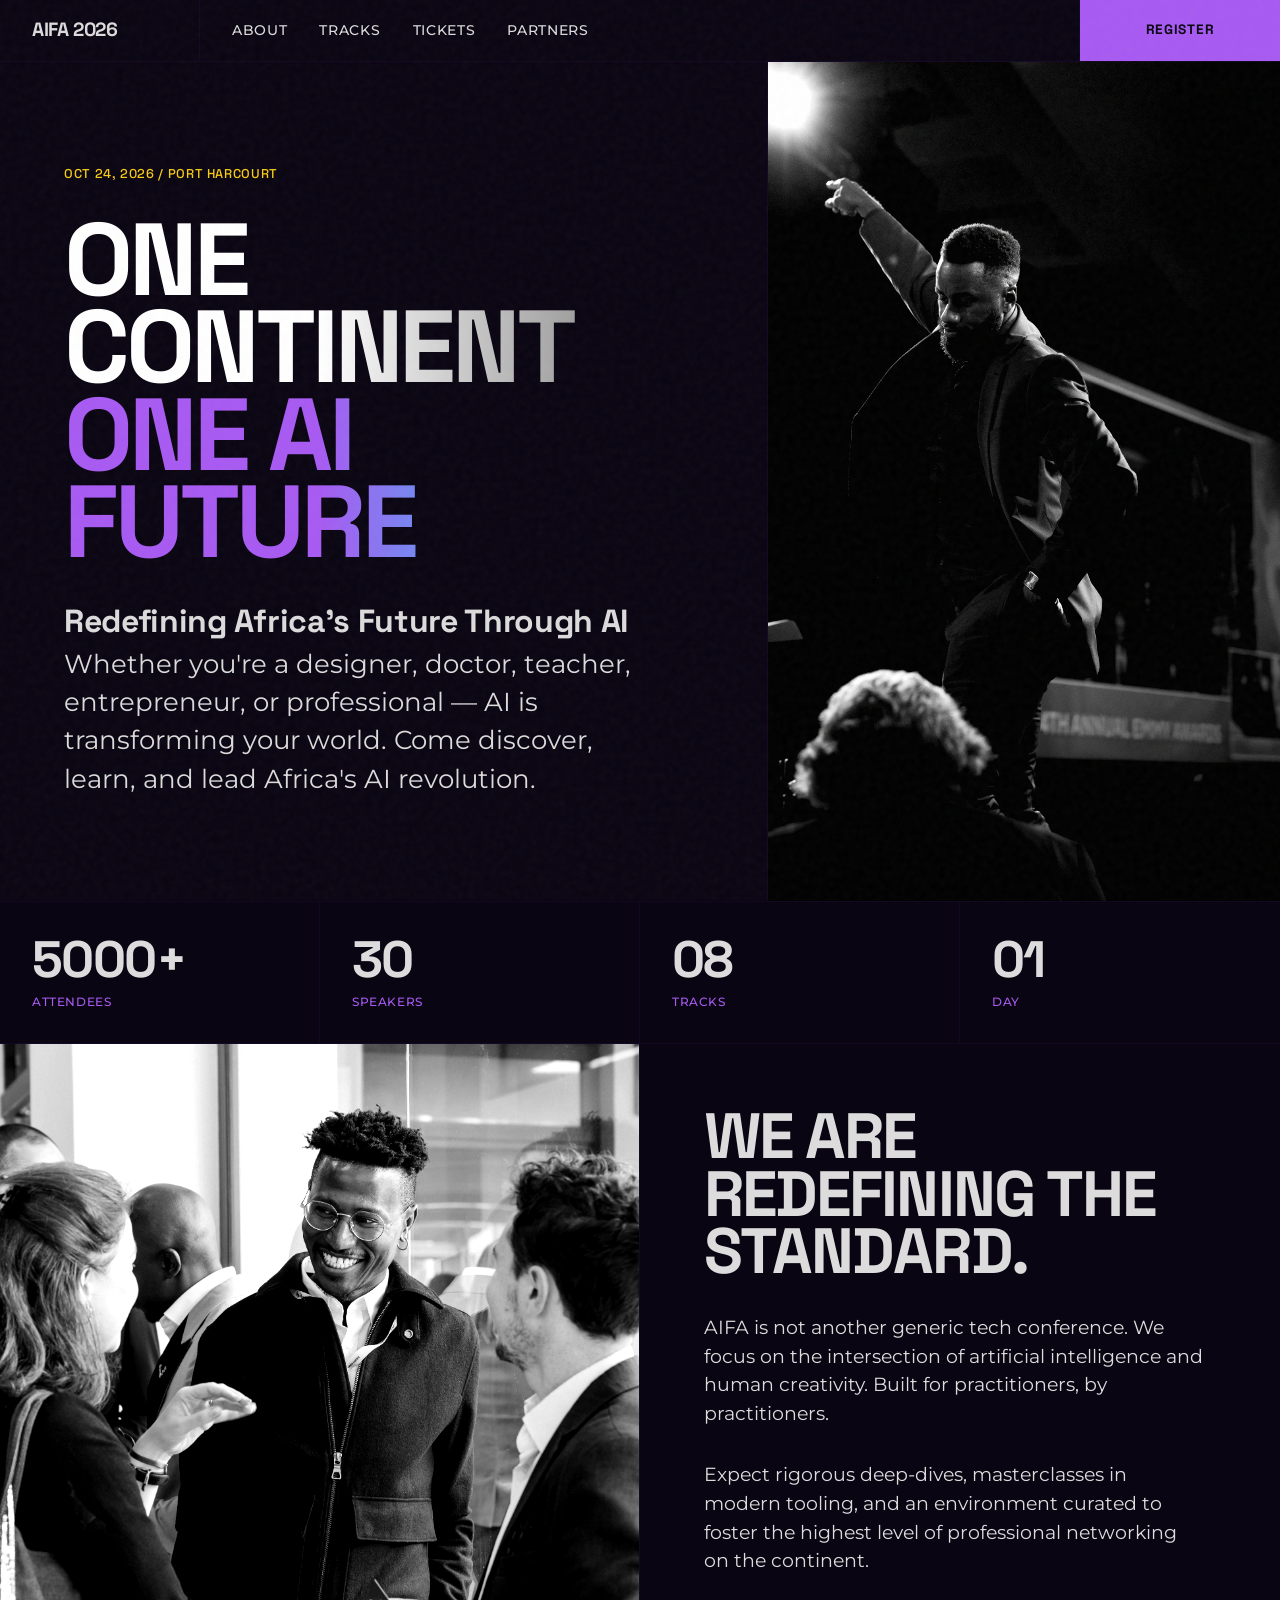
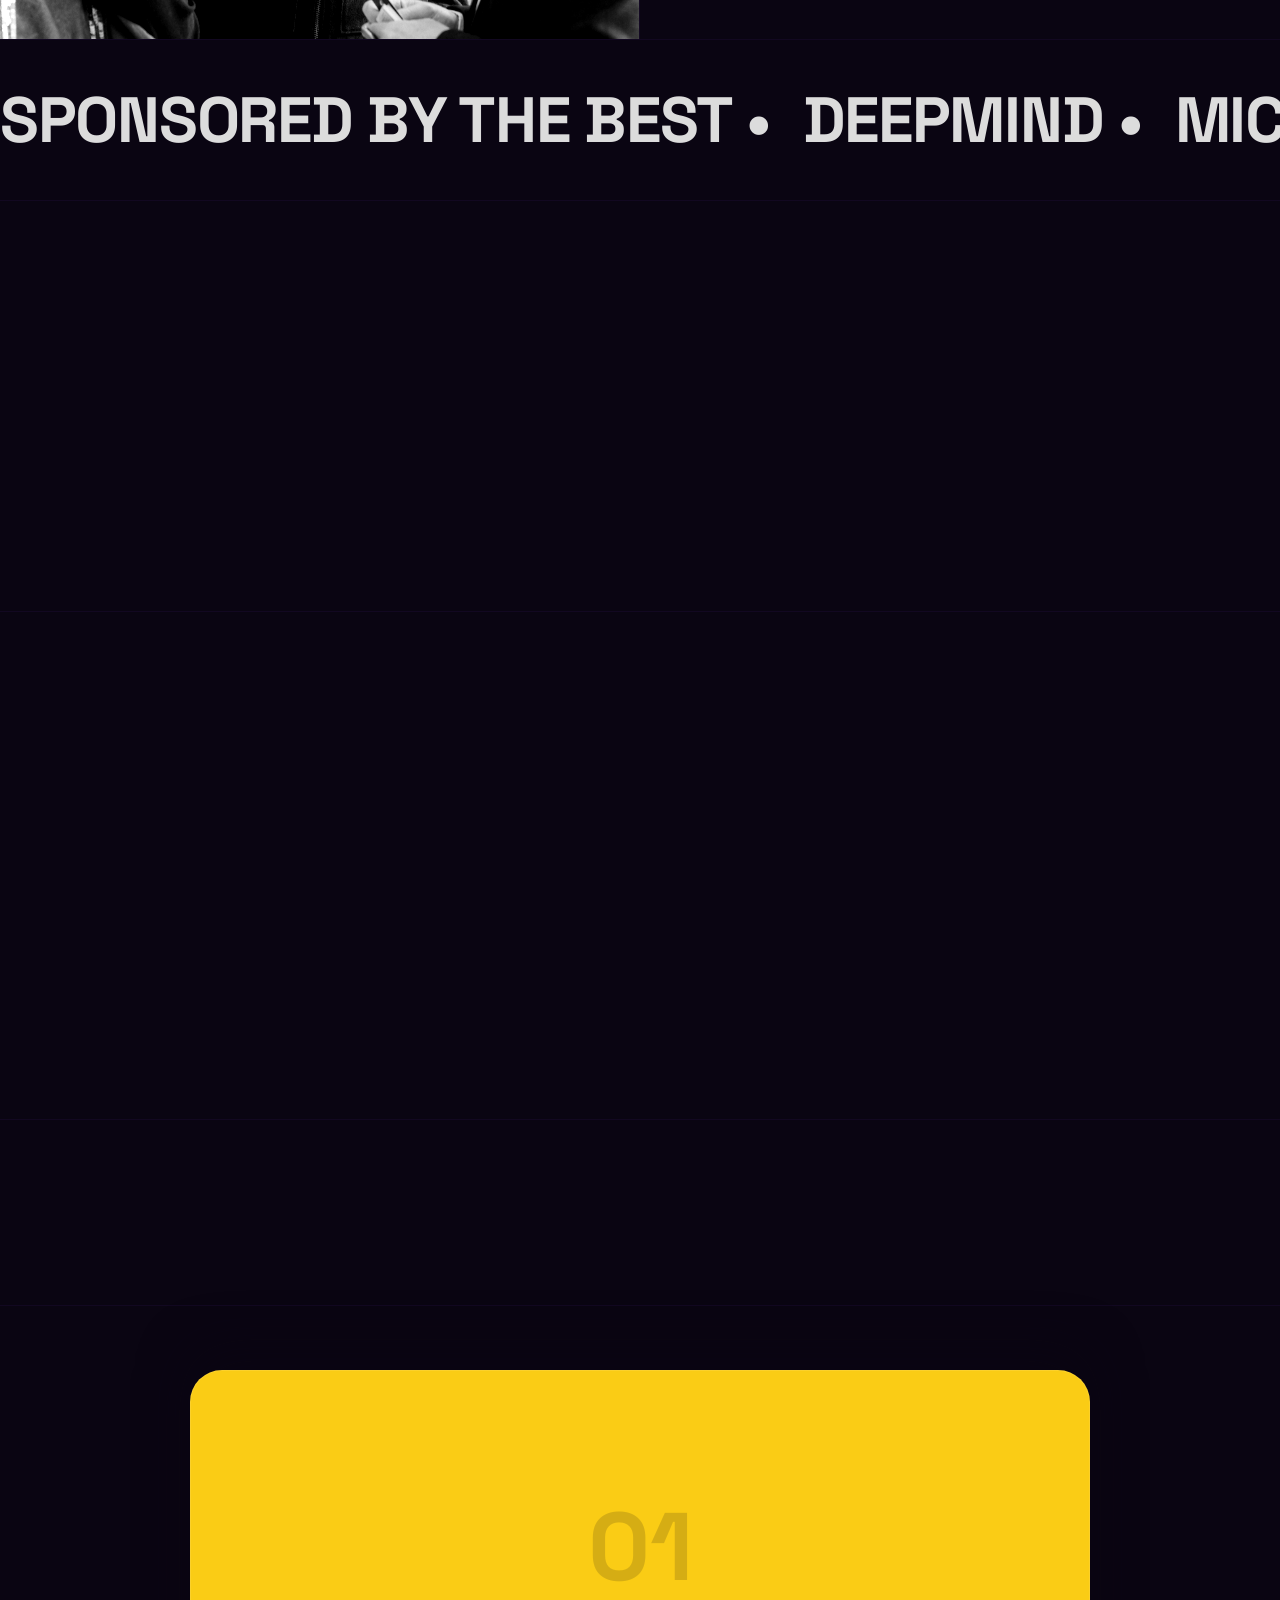
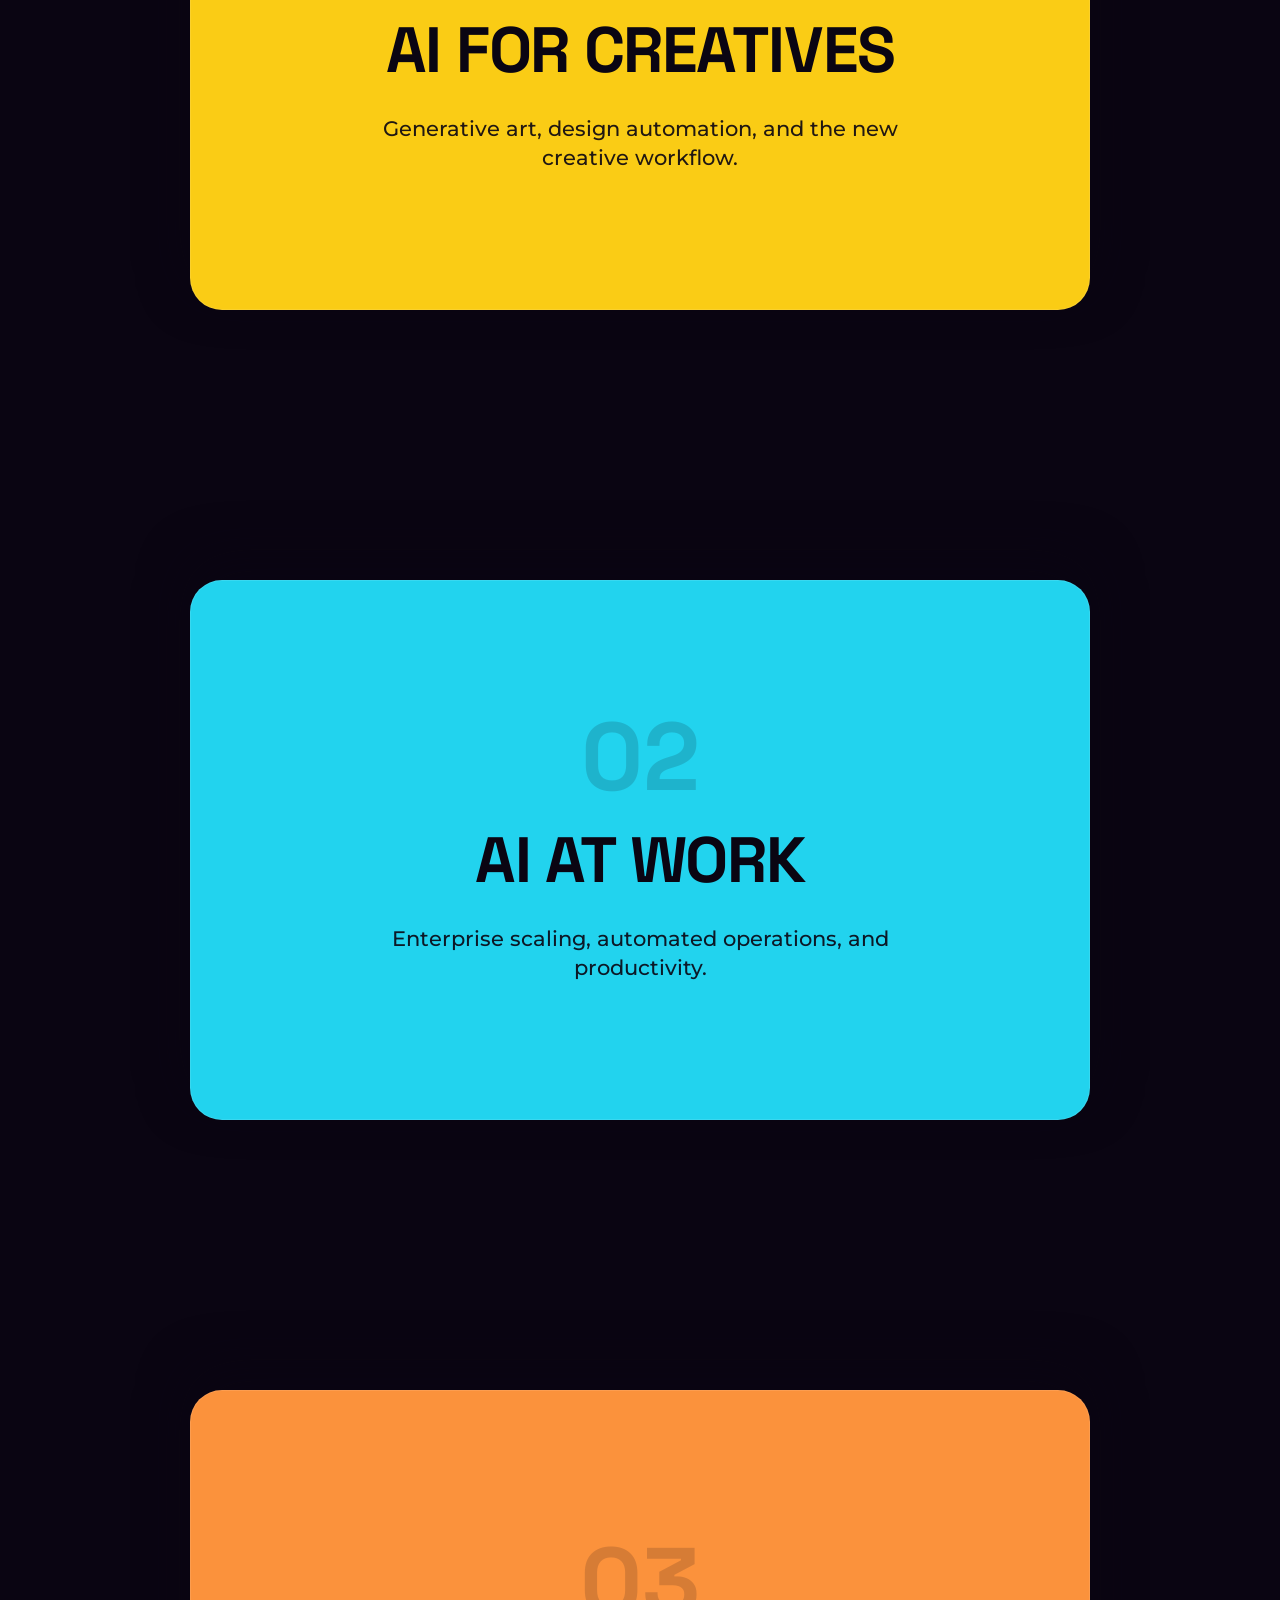
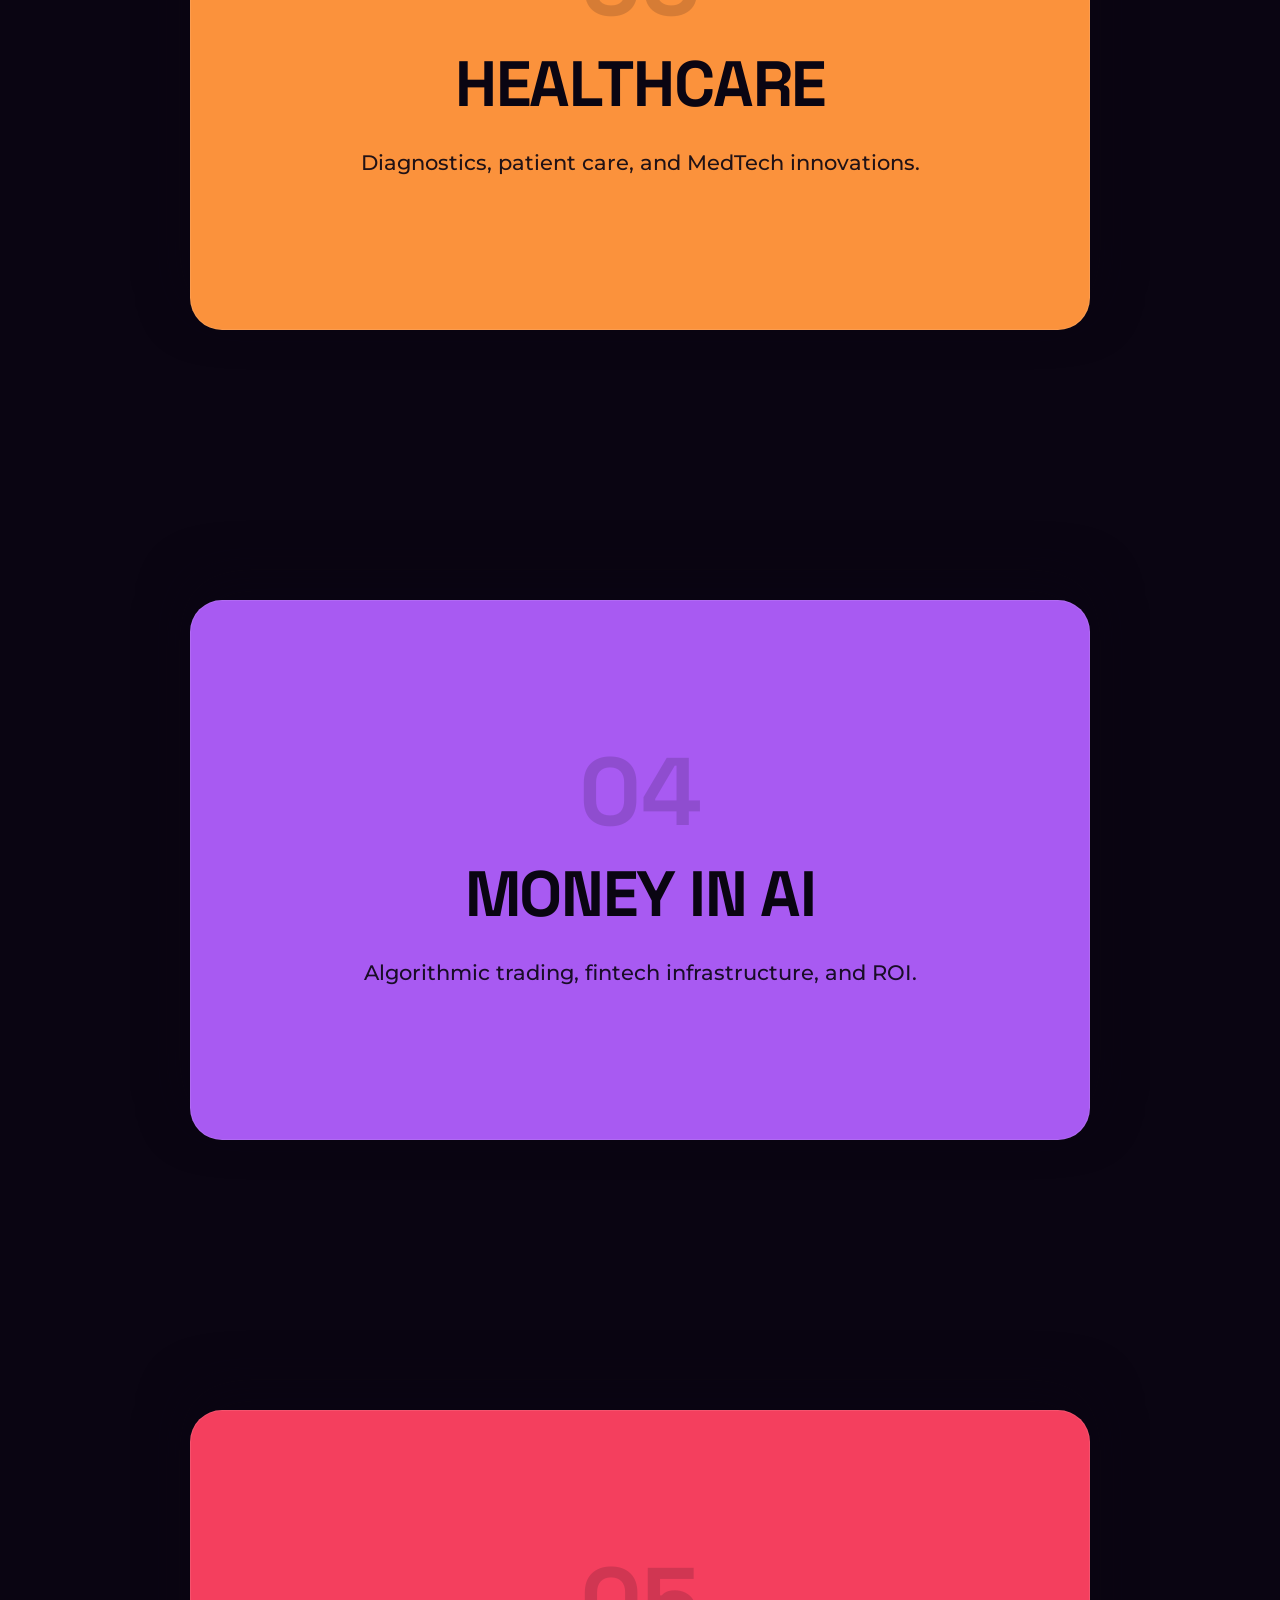
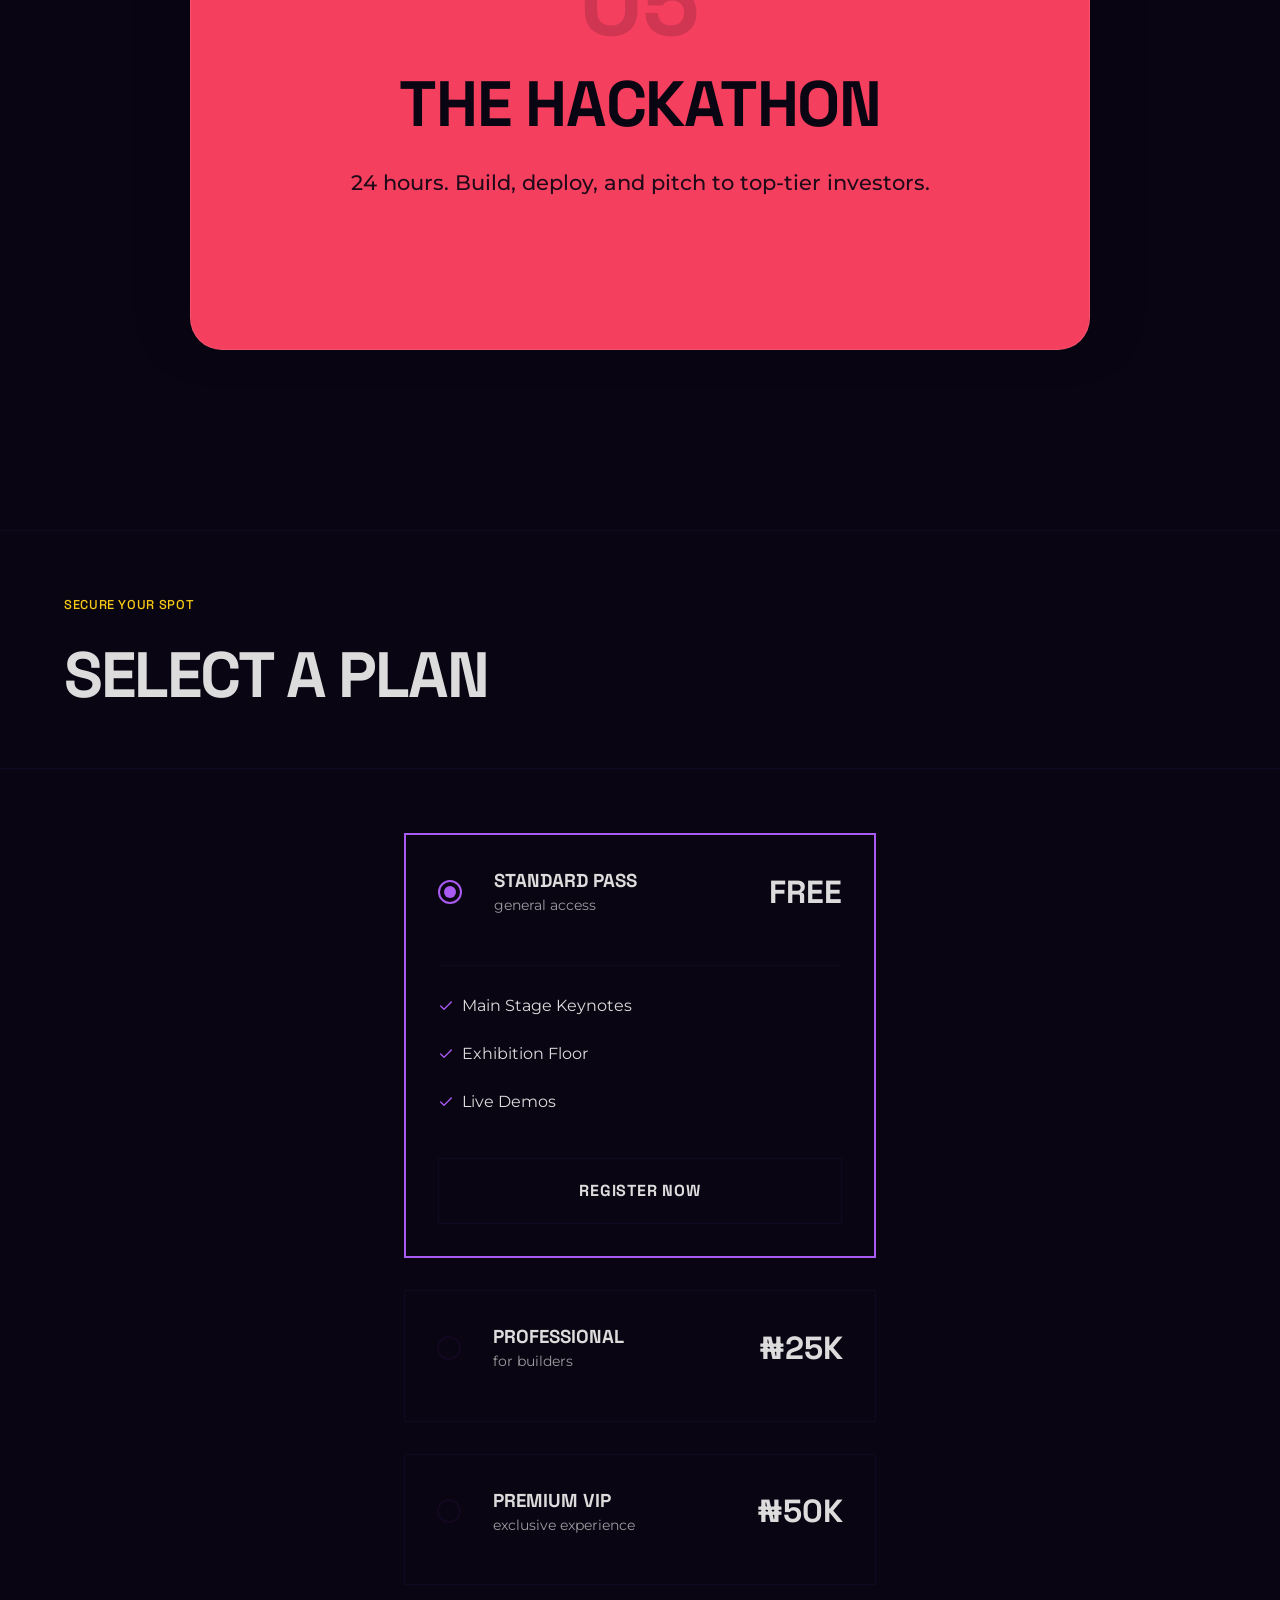
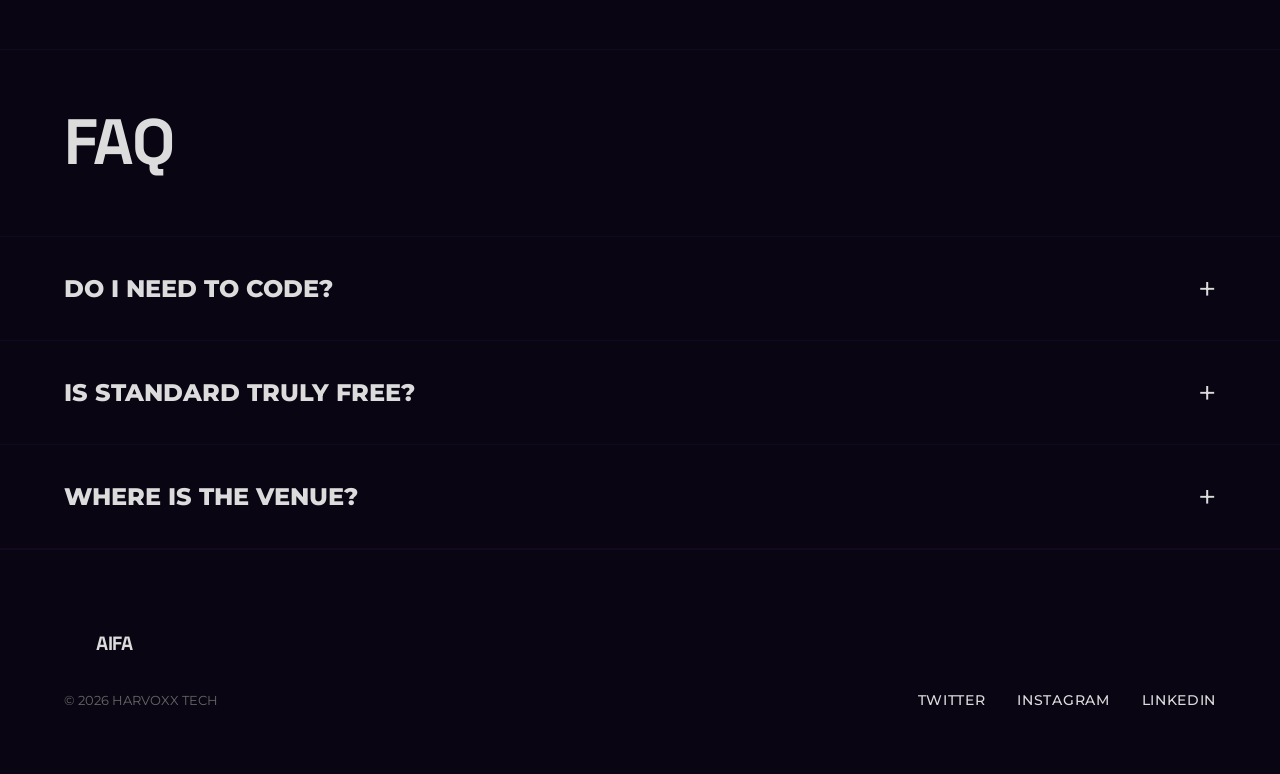
==== commit 7a561575: "Fix mobile spacing and update shimmer effect" ====
--- a/index.html
+++ b/index.html
@@ -30,8 +30,8 @@
     <header class="hero-grid border-b">
         <div class="hero-text border-r p-lg">
             <p class="eyebrow">OCT 24, 2026 / PORT HARCOURT</p>
-            <h1 class="massive-title glitch-text fade-up" style="color: #ffffff;" data-text="One Continent">One Continent</h1>
-            <h1 class="massive-title glitch-text fade-up delay-1" style="color: #a24ef0; margin-top: -15px;" data-text="One AI Future">One AI Future</h1>
+            <h1 class="massive-title shimmer-text-silver fade-up">One Continent</h1>
+            <h1 class="massive-title shimmer-text-purple fade-up delay-1" style="margin-top: -15px;">One AI Future</h1>
             <h2 class="hero-subtext fade-up delay-2 mt-sm">Redefining Africa's Future Through AI</h2>
             <p class="hero-desc fade-up delay-3 mt-md">Whether you're a designer, doctor, teacher, entrepreneur, or professional — AI is transforming your world. Come discover, learn, and lead Africa's AI revolution.</p>
         </div>
--- a/styles.css
+++ b/styles.css
@@ -101,52 +101,28 @@
     margin-bottom: var(--space-sm);
 }
 
-.glitch-text {
-    position: relative;
+.shimmer-text-silver {
+    background: linear-gradient(to right, #ffffff 20%, #a0a0a0 40%, #ffffff 60%, #ffffff 80%);
+    background-size: 200% auto;
+    color: transparent;
+    -webkit-background-clip: text;
+    background-clip: text;
+    animation: shimmer 4s linear infinite;
     display: inline-block;
 }
 
-.glitch-text::before,
-.glitch-text::after {
-    content: attr(data-text);
-    position: absolute;
-    top: 0;
-    left: 0;
-    width: 100%;
-    height: 100%;
-    background: var(--bg-color);
-}
-
-.glitch-text::before {
-    left: 2px;
-    text-shadow: -2px 0 #22d3ee; /* Electric Cyan */
-    clip: rect(24px, 550px, 90px, 0);
-    animation: glitch-anim-2 3s infinite linear alternate-reverse;
-}
-
-.glitch-text::after {
-    left: -2px;
-    text-shadow: -2px 0 #facc15; /* Cyber Yellow */
-    clip: rect(85px, 550px, 140px, 0);
-    animation: glitch-anim 2.5s infinite linear alternate-reverse;
-}
-
-@keyframes glitch-anim {
-  0% { clip: rect(33px, 9999px, 81px, 0); }
-  20% { clip: rect(93px, 9999px, 96px, 0); }
-  40% { clip: rect(10px, 9999px, 18px, 0); }
-  60% { clip: rect(61px, 9999px, 88px, 0); }
-  80% { clip: rect(2px, 9999px, 55px, 0); }
-  100% { clip: rect(31px, 9999px, 66px, 0); }
-}
-
-@keyframes glitch-anim-2 {
-  0% { clip: rect(12px, 9999px, 59px, 0); }
-  20% { clip: rect(78px, 9999px, 22px, 0); }
-  40% { clip: rect(44px, 9999px, 89px, 0); }
-  60% { clip: rect(10px, 9999px, 63px, 0); }
-  80% { clip: rect(65px, 9999px, 2px, 0); }
-  100% { clip: rect(81px, 9999px, 19px, 0); }
+.shimmer-text-purple {
+    background: linear-gradient(to right, #a85af2 20%, #22d3ee 40%, #a85af2 60%, #a85af2 80%);
+    background-size: 200% auto;
+    color: transparent;
+    -webkit-background-clip: text;
+    background-clip: text;
+    animation: shimmer 4s linear infinite reverse;
+    display: inline-block;
+}
+
+@keyframes shimmer {
+    to { background-position: 200% center; }
 }
 
 .hero-subtext {
@@ -712,10 +688,25 @@
 
 /* RESPONSIVE */
 @media (max-width: 1024px) {
+    :root {
+        --space-sm: 0.8rem;
+        --space-md: 1.2rem;
+        --space-lg: 1.2rem;
+    }
+
+    .hero-grid {
+        min-height: auto;
+    }
+
     .hero-grid, .about-grid, .tickets-grid {
         grid-template-columns: 1fr;
     }
     
+    .hero-text.border-r, .about-image.border-r {
+        border-right: none;
+        border-bottom: 1px solid var(--border-color);
+    }
+    
     .nav-grid {
         grid-template-columns: 1fr auto;
     }
@@ -730,6 +721,14 @@
 
     .stats-grid {
         grid-template-columns: 1fr 1fr;
+    }
+    
+    .stat-item:nth-child(2) {
+        border-right: none;
+    }
+    
+    .stat-item:nth-child(1), .stat-item:nth-child(2) {
+        border-bottom: 1px solid var(--border-color);
     }
 
     .track-item {
@@ -748,6 +747,26 @@
     .who-card:last-child,
     .who-card:nth-last-child(2) {
         display: none; /* Hide empty filler cards on mobile */
+    }
+
+    .stacked-cards-container {
+        padding-bottom: 5vh;
+    }
+
+    .stacked-card {
+        min-height: auto;
+        margin: 0 auto 5vh auto;
+    }
+    
+    .footer-grid {
+        flex-direction: column;
+        align-items: center;
+        gap: var(--space-md);
+        text-align: center;
+    }
+    
+    .marquee-text {
+        font-size: 2.5rem;
     }
 }
 
